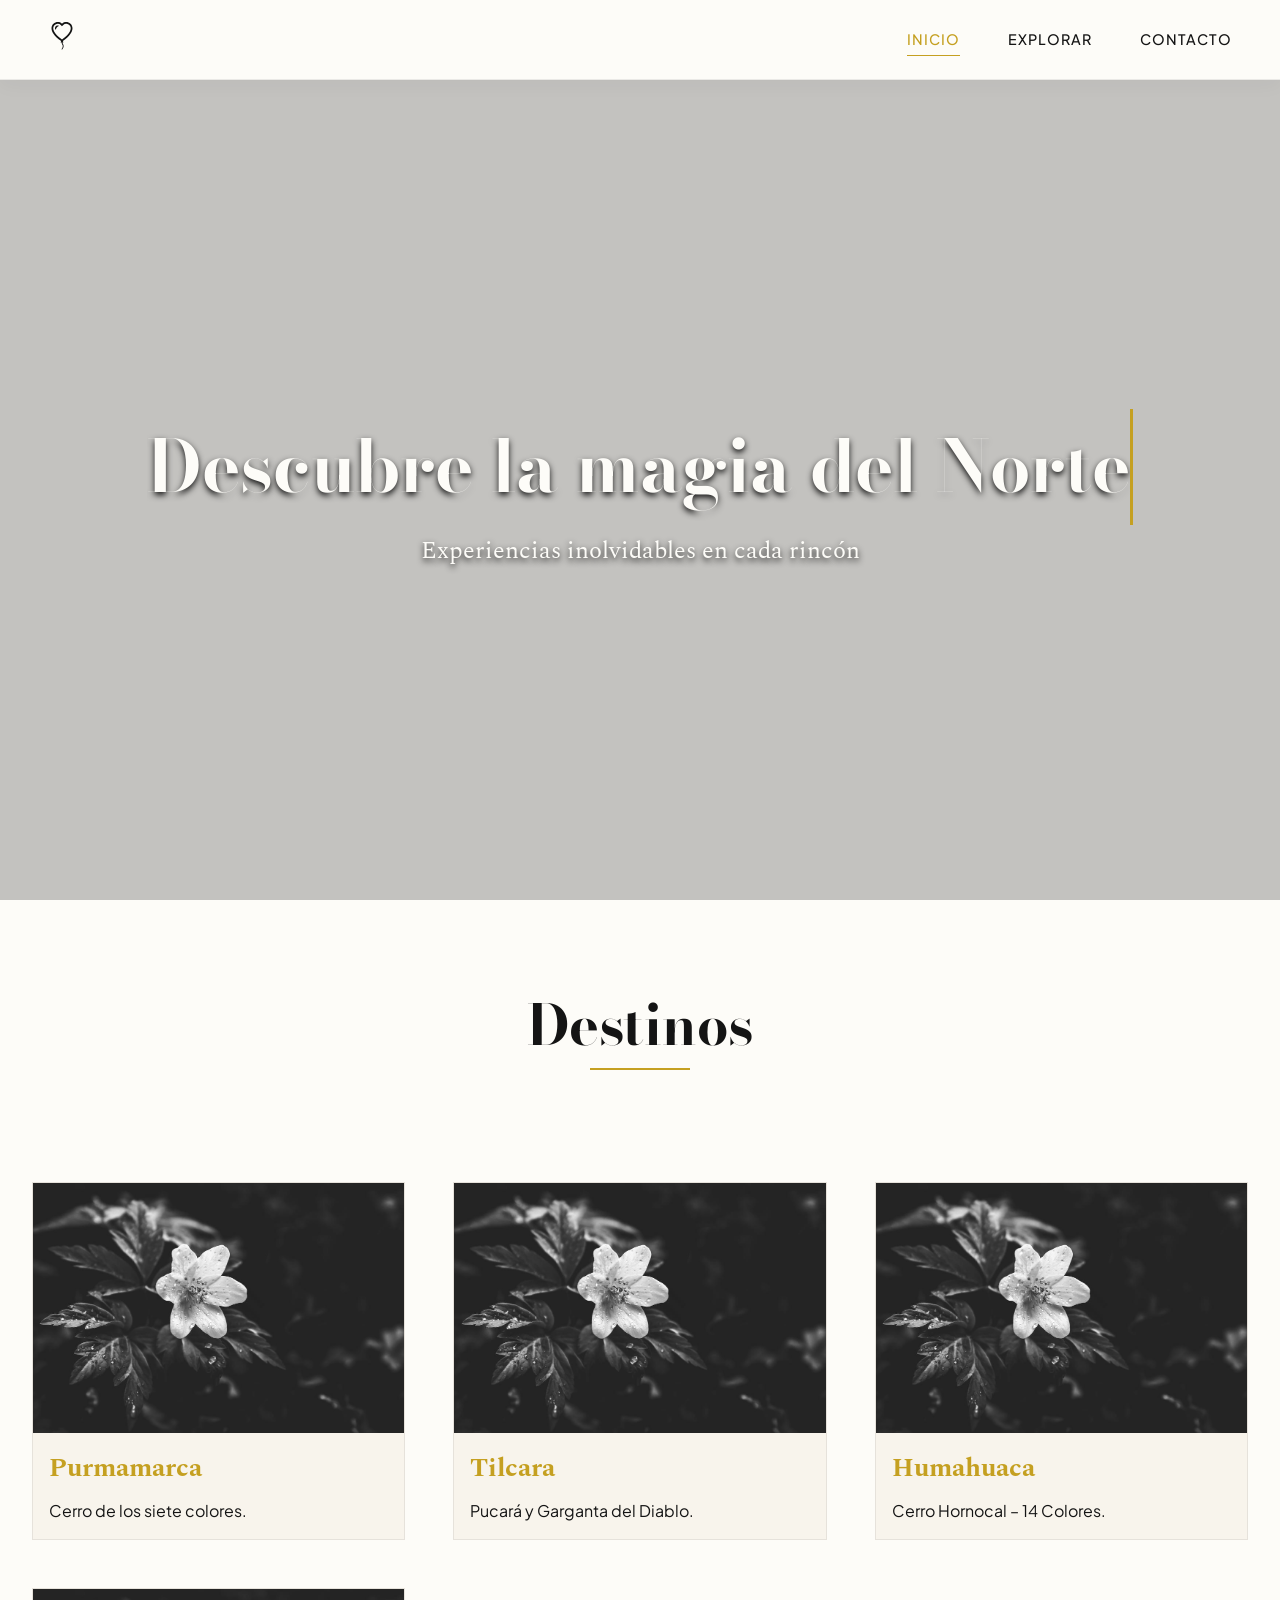
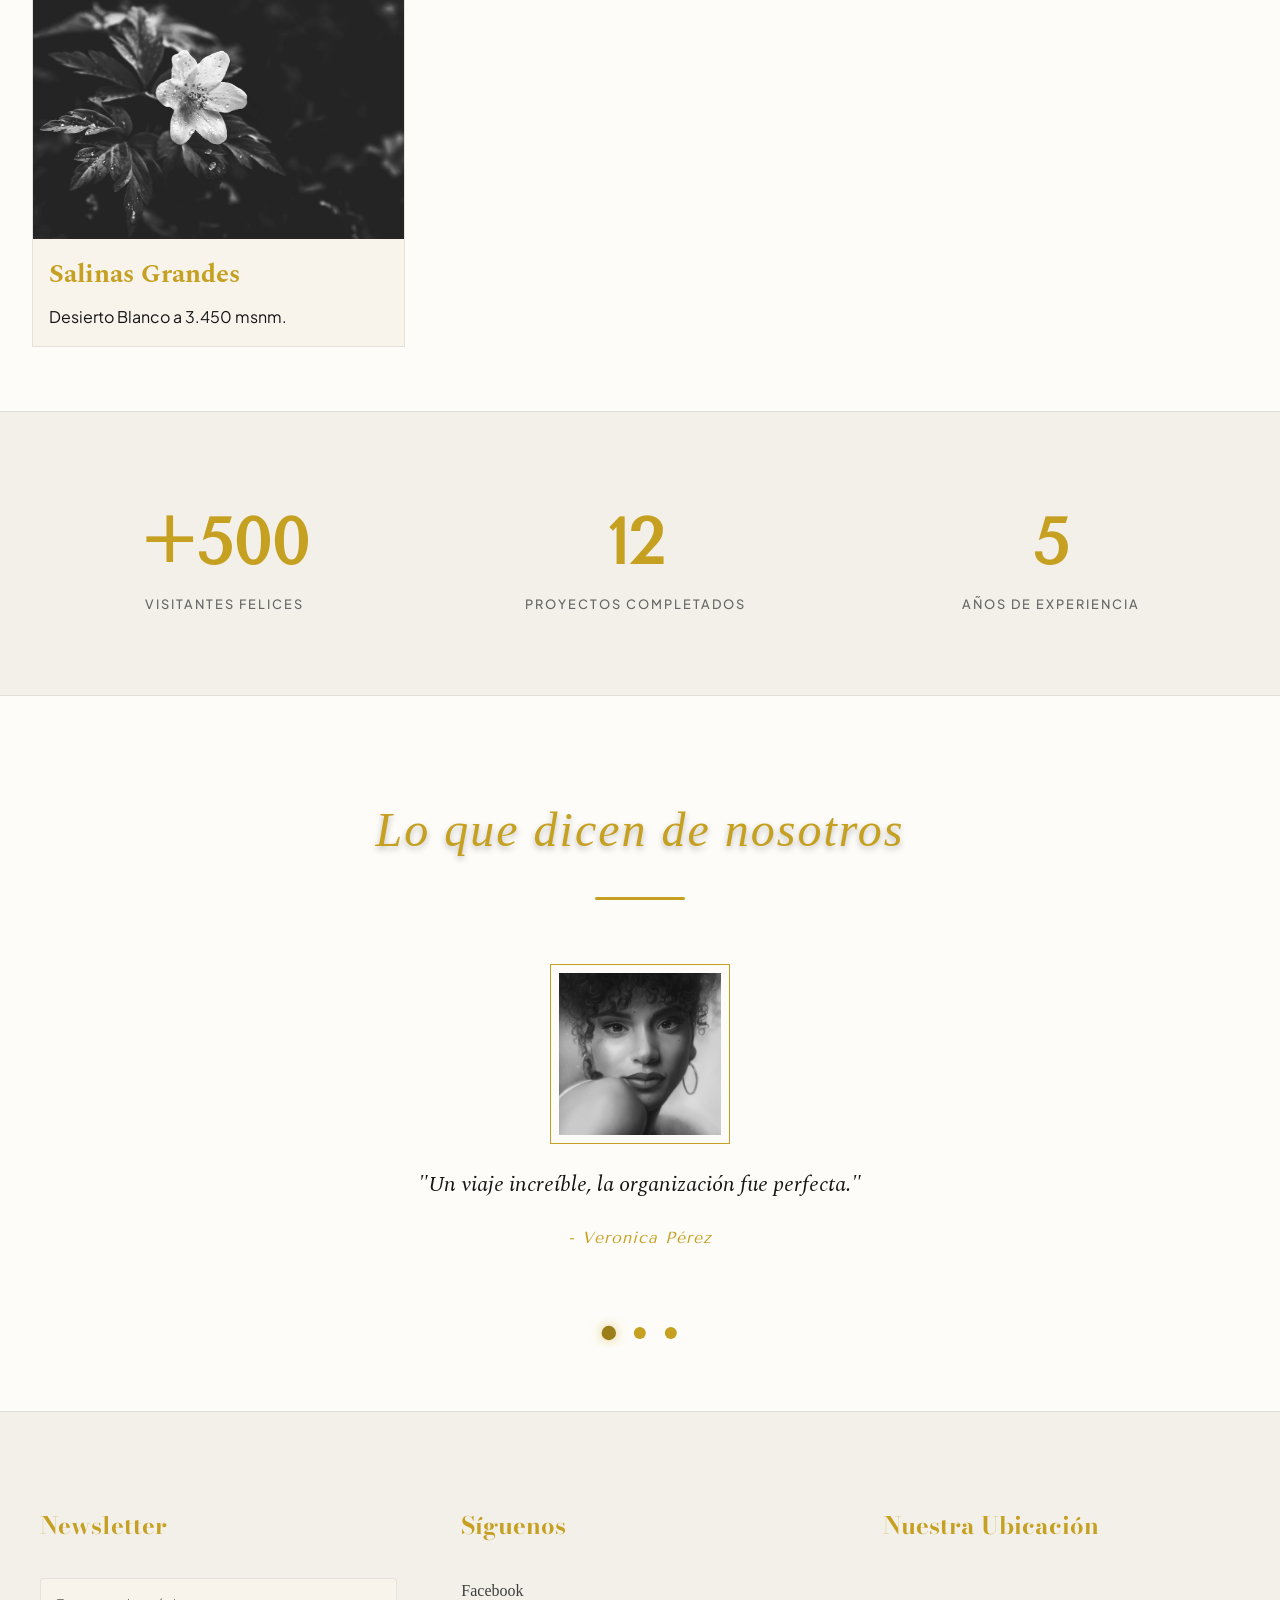
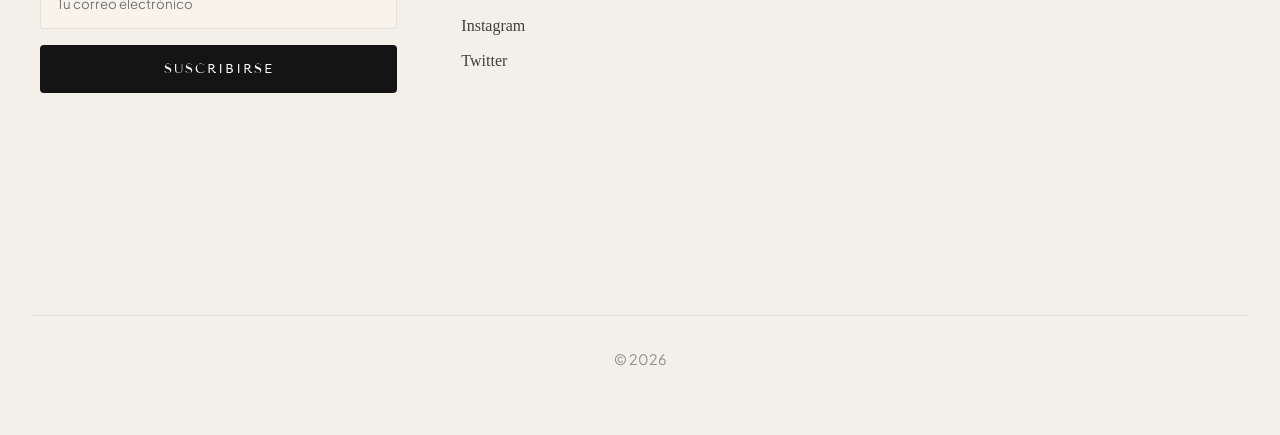
==== index.html @ b47798c8 "Se agrega ARIA" ====
<!DOCTYPE html>
<html lang="es">

<head>
    <meta charset="UTF-8">
    <meta name="viewport" content="width=device-width, initial-scale=1.0">
    <title>Bienvenido</title>
    <link
        href="https://fonts.googleapis.com/css2?family=Bodoni+Moda:ital,opsz,wght@0,6..96,400..900;1,6..96,400..900&family=Plus+Jakarta+Sans:wght@300;400;500;600&family=Spectral:wght@400;500;600&family=Tenor+Sans&display=swap"
        rel="stylesheet">
    <link rel="stylesheet" href="css/global.css">
</head>

<body>
    <header class="header">
        <div class="header__container">
            <a class="header__logo" href="index.html">
                <svg xmlns="http://www.w3.org/2000/svg" fill="currentColor" class="bi bi-balloon-heart"
                    viewBox="0 0 16 16">
                    <path fill-rule="evenodd"
                        d="m8 2.42-.717-.737c-1.13-1.161-3.243-.777-4.01.72-.35.685-.451 1.707.236 3.062C4.16 6.753 5.52 8.32 8 10.042c2.479-1.723 3.839-3.29 4.491-4.577.687-1.355.587-2.377.236-3.061-.767-1.498-2.88-1.882-4.01-.721zm-.49 8.5c-10.78-7.44-3-13.155.359-10.063q.068.062.132.129.065-.067.132-.129c3.36-3.092 11.137 2.624.357 10.063l.235.468a.25.25 0 1 1-.448.224l-.008-.017c.008.11.02.202.037.29.054.27.161.488.419 1.003.288.578.235 1.15.076 1.629-.157.469-.422.867-.588 1.115l-.004.007a.25.25 0 1 1-.416-.278c.168-.252.4-.6.533-1.003.133-.396.163-.824-.049-1.246l-.013-.028c-.24-.48-.38-.758-.448-1.102a3 3 0 0 1-.052-.45l-.04.08a.25.25 0 1 1-.447-.224l.235-.468ZM6.013 2.06c-.649-.18-1.483.083-1.85.798-.131.258-.245.689-.08 1.335.063.244.414.198.487-.043.21-.697.627-1.447 1.359-1.692.217-.073.304-.337.084-.398" />
                </svg>
            </a>
            <nav class="nav" aria-label="Navegación principal">
                <ul class="nav__list">
                    <li class="nav__item"><a class="nav__link nav__link--active" href="index.html"
                            aria-current="page">Inicio</a></li>
                    <li class="nav__item nav__item--dropdown">
                        <a class="nav__link" href="#" aria-haspopup="true" aria-expanded="false">Explorar</a>
                        <div class="nav__menu" role="menu">
                            <ul class="nav__sublist">
                                <li class="nav__sublist__item"><a class="nav__sublist__link"
                                        href="destinations.html">Destinos</a></li>
                                <li class="nav__sublist__item"><a class="nav__sublist__link"
                                        href="agencies.html">Agencias</a></li>
                                <li class="nav__sublist__item"><a class="nav__sublist__link"
                                        href="pricing.html">Precios</a></li>
                                <li class="nav__sublist__item"><a class="nav__sublist__link"
                                        href="travel-blog.html">Blog</a></li>
                            </ul>
                        </div>
                    </li>
                    <li class="nav__item"><a class="nav__link" href="contact-form.html">Contacto</a></li>
                </ul>
            </nav>
        </div>
    </header>
    <main>
        <section class="hero">
            <video class="hero__video" autoplay loop muted aria-label="Video de paisajes del norte argentino">
                <source src="assets/video/hero_placeholder.mp4" type="video/mp4" >
            </video>
            <div class="hero__overlay">
                <h1 class="hero__title hero__title--animated">Descubre la magia del Norte</h1>
                <p class="hero__subtitle">Experiencias inolvidables en cada rincón</p>
            </div>
        </section>
        <section class="destinations" aria-labelledby="titulo-destinos">
            <h2 class="destinations__title">Destinos</h2>
            <div class="destinations__grid">
                <article class="destination-card">
                    <div class="destination-card__image-container">
                        <img class="destination-card__image" src="assets/img/destination_placeholder.jpg"
                            alt="Placeholder Alt Text">
                    </div>
                    <div class="destination-card__content">
                        <h3 class="destination-card__title">Purmamarca</h3>
                        <p class="destination-card__description">Cerro de los siete colores.</p>
                    </div>
                </article>
                <article class="destination-card">
                    <div class="destination-card__image-container">
                        <img class="destination-card__image" src="assets/img/destination_placeholder.jpg"
                            alt="Placeholder Alt Text">
                    </div>
                    <div class="destination-card__content">
                        <h3 class="destination-card__title">Tilcara</h3>
                        <p class="destination-card__description">Pucará y Garganta del Diablo.</p>
                    </div>
                </article>
                <article class="destination-card">
                    <div class="destination-card__image-container">
                        <img class="destination-card__image" src="assets/img/destination_placeholder.jpg"
                            alt="Placeholder Alt Text">
                    </div>
                    <div class="destination-card__content">
                        <h3 class="destination-card__title">Humahuaca</h3>
                        <p class="destination-card__description">Cerro Hornocal – 14 Colores.</p>
                    </div>
                </article>
                <article class="destination-card">
                    <div class="destination-card__image-container">
                        <img class="destination-card__image" src="assets/img/destination_placeholder.jpg"
                            alt="Placeholder Alt Text">
                    </div>
                    <div class="destination-card__content">
                        <h3 class="destination-card__title">Salinas Grandes</h3>
                        <p class="destination-card__description">Desierto Blanco a 3.450 msnm.</p>
                    </div>
                </article>
            </div>
            <div class="stats" aria-label="Estadísticas del sitio">
                <div class="stats__item">
                    <span class="stats__number">+500</span>
                    <span class="stats__label">visitantes felices</span>
                </div>
                <div class="stats__item">
                    <span class="stats__number">12</span>
                    <span class="stats__label">proyectos completados</span>
                </div>
                <div class="stats__item">
                    <span class="stats__number">5</span>
                    <span class="stats__label">años de experiencia</span>
                </div>
            </div>
        </section>
        <section class="testimonials">
            <h2 class="testimonials__title">Lo que dicen de nosotros</h2>
            <div class="carousel" role="region" aria-label="Carrusel de testimonios">
                <input class="carousel__input" type="radio" name="carousel-control" id="slide-1" checked>
                <input class="carousel__input" type="radio" name="carousel-control" id="slide-2">
                <input class="carousel__input" type="radio" name="carousel-control" id="slide-3">
                <div class="carousel__inner">
                    <div class="carousel__item">
                        <div class="carousel__profile">
                            <img class="carousel__profile-image" src="assets/img/testimonial_placeholder.jpg"
                                alt="Testimonial Image Placeholder">
                        </div>
                        <blockquote class="carousel__quote">"Un viaje increíble, la organización fue perfecta."
                        </blockquote>
                        <cite class="carousel__author">- Veronica Pérez</cite>
                    </div>
                    <div class="carousel__item">
                        <div class="carousel__profile">
                            <img class="carousel__profile-image" src="assets/img/testimonial_placeholder.jpg"
                                alt="Testimonial Image Placeholder">
                        </div>
                        <blockquote class="carousel__quote">"La atención de las agencias locales superó mis
                            expectativas."</blockquote>
                        <cite class="carousel__author">- Carolina Gómez</cite>
                    </div>
                    <div class="carousel__item">
                        <div class="carousel__profile">
                            <img class="carousel__profile-image" src="assets/img/testimonial_placeholder.jpg"
                                alt="Testimonial Image Placeholder">
                        </div>
                        <blockquote class="carousel__quote">"Los paisajes de Jujuy son únicos en el mundo."</blockquote>
                        <cite class="carousel__author">- María García</cite>
                    </div>
                </div>
                <div class="carousel__controls">
                    <label class="carousel__button" for="slide-1"></label>
                    <label class="carousel__button" for="slide-2"></label>
                    <label class="carousel__button" for="slide-3"></label>
                </div>
            </div>
        </section>
    </main>
    <footer class="footer">
        <div class="footer__container">
            <section class="footer__section footer__section--newsletter">
                <h4 class="footer__title">Newsletter</h4>
                <form class="newsletter-form" action="#">
                    <input class="newsletter-form__input" type="email" placeholder="Tu correo electrónico" required>
                    <button type="submit" class="newsletter-form__button">Suscribirse</button>
                </form>
            </section>
            <section class="footer__section footer__section--social">
                <h4 class="footer__title">Síguenos</h4>
                <div class="social-links">
                    <a class="social-links__link" href="#" aria-label="Ir a Facebook">Facebook</a>
                    <a class="social-links__link" href="#" aria-label="Ir a Instagram">Instagram</a>
                    <a class="social-links__link" href="#" aria-label="Ir a Twitter">Twitter</a>
                </div>
            </section>
            <section class="footer__section footer__section--map">
                <h4 class="footer__title">Nuestra Ubicación</h4>
                <div class="map-container">
                    <iframe class="map-container__iframe"
                        src="https://www.google.com/maps/embed?pb=!1m18!1m12!1m3!1d3282.999999999!2d-58.381559!3d-34.603684!2m3!1f0!2f0!3f0!3m2!1i1024!2i768!4f13.1!3m3!1m2!1s0x95bccac7ff000001%3A0x123456789abcdef!2sObelisco!5e0!3m2!1ses-419!2sar!4v1700000000000"
                        style="border:0;" allowfullscreen="" loading="lazy" referrerpolicy="no-referrer-when-downgrade">
                    </iframe>
                </div>
            </section>
        </div>
        <div class="footer__bottom">
            <p class="footer__copyright">&copy; 2026</p>
        </div>
    </footer>
</body>

</html>
---- css/global.css ----
@import url("variables.css");
@import url("reset.css");
@import url("base.css");
@import url("layout.css");
@import url("home.css");
@import url("destinations.css");
@import url("agencies.css");
@import url("contact-form.css");
@import url("pricing.css");
@import url("travel-blog.css");
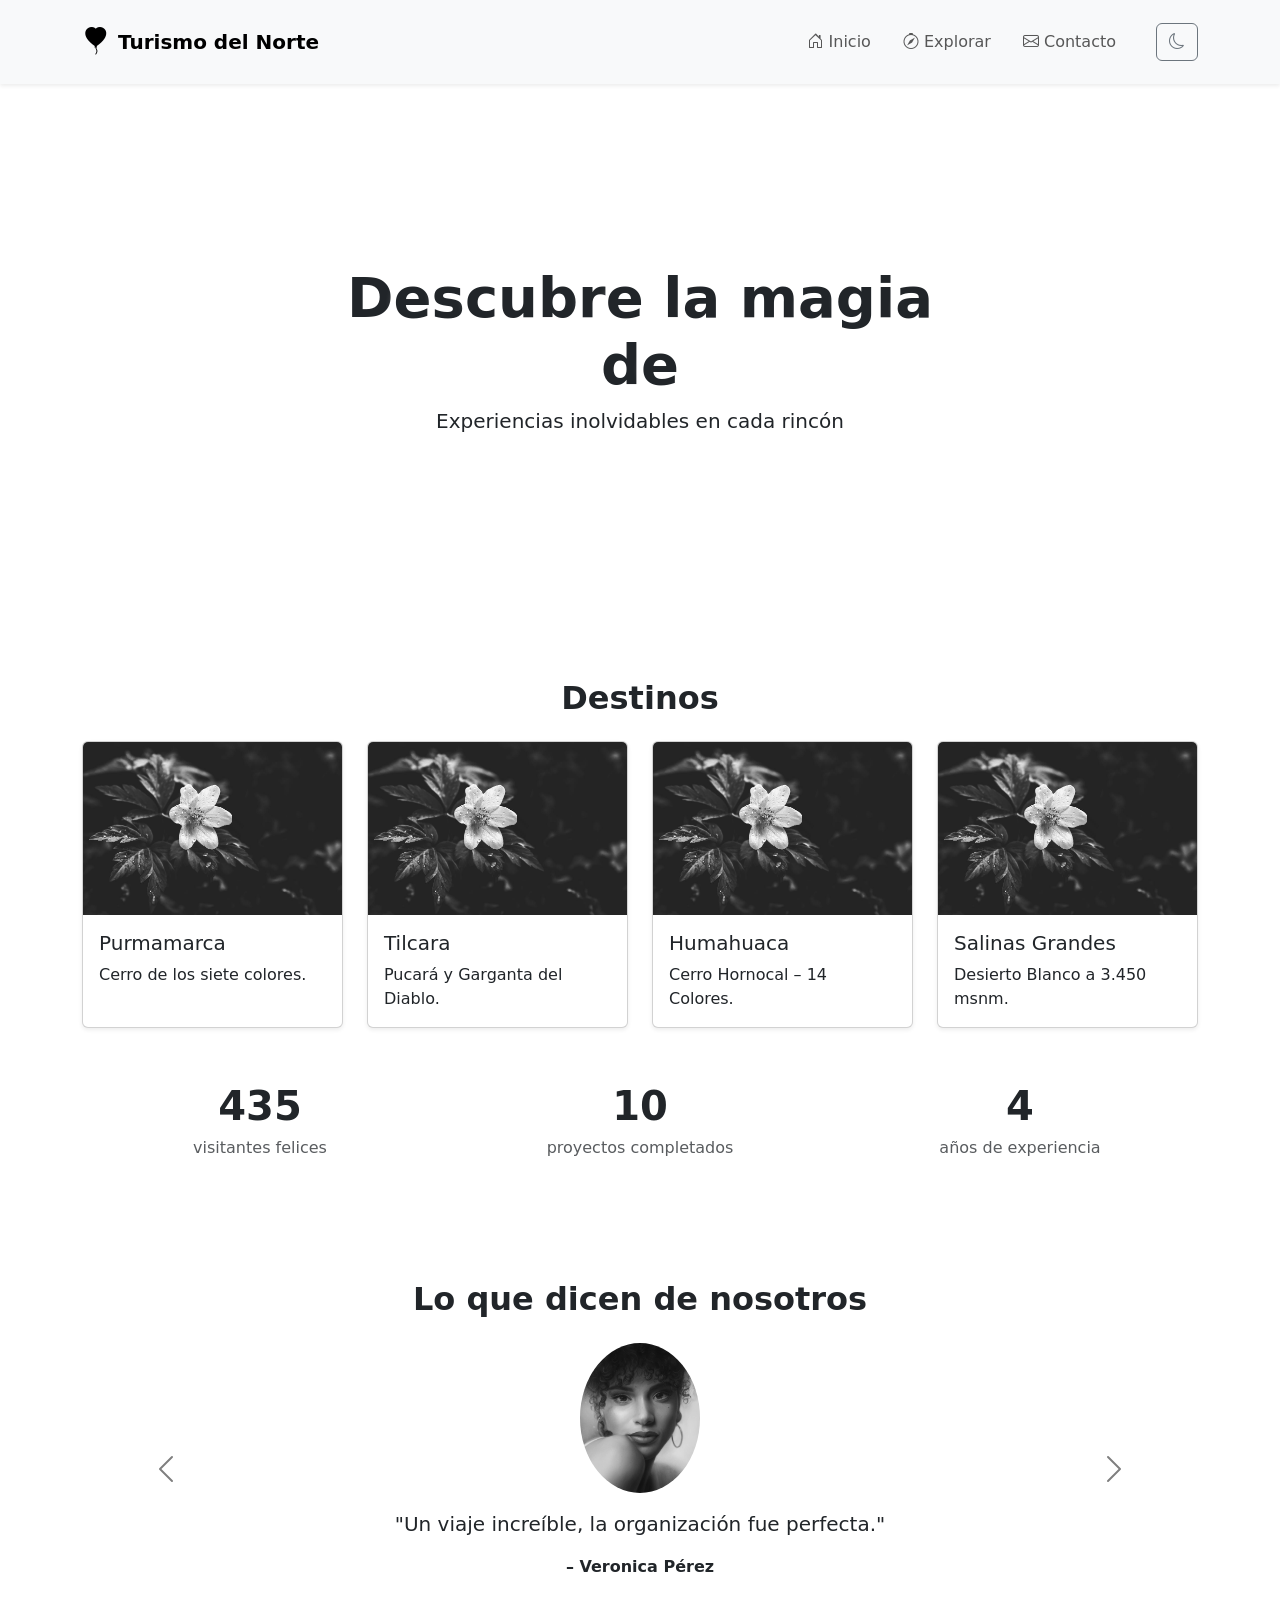
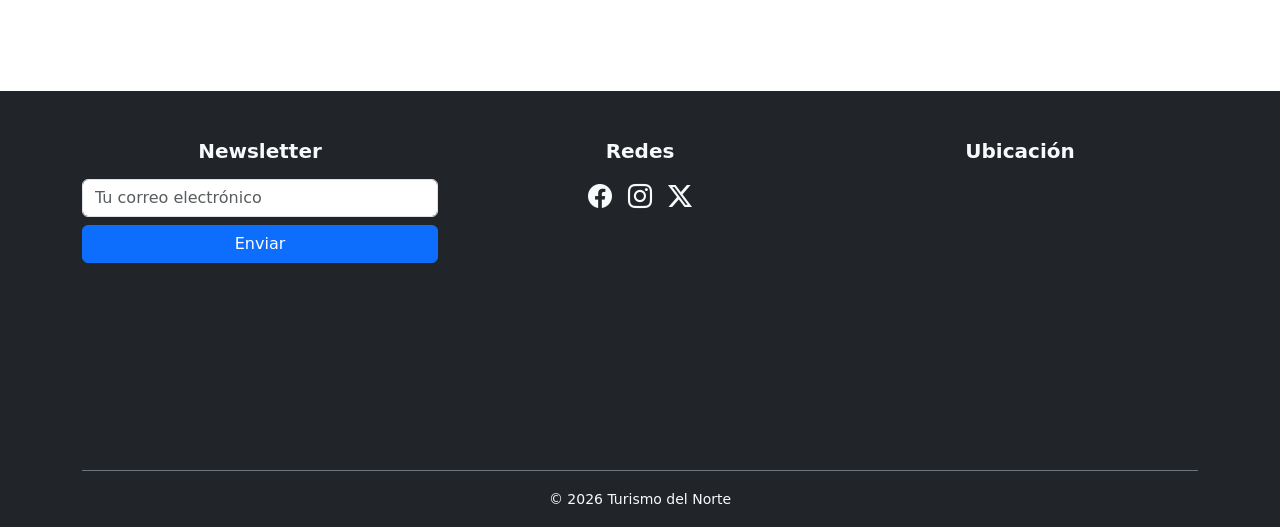
==== commit 8617030c: "Add Bootstrap (including Icons), JQuery support, dynamic content (script) and HTML rearrange/clean u" ====
--- a/index.html
+++ b/index.html
@@ -1,192 +1,186 @@
 <!DOCTYPE html>
-<html lang="es">
-
+<html lang="es" data-bs-theme="light">
 <head>
     <meta charset="UTF-8">
-    <meta name="viewport" content="width=device-width, initial-scale=1.0">
+    <meta content="width=device-width, initial-scale=1.0" name="viewport">
     <title>Bienvenido</title>
-    <link
-        href="https://fonts.googleapis.com/css2?family=Bodoni+Moda:ital,opsz,wght@0,6..96,400..900;1,6..96,400..900&family=Plus+Jakarta+Sans:wght@300;400;500;600&family=Spectral:wght@400;500;600&family=Tenor+Sans&display=swap"
-        rel="stylesheet">
-    <link rel="stylesheet" href="css/global.css">
+    <link href="css/bootstrap-icons.min.css" rel="stylesheet">
+    <link href="css/bootstrap.min.css" rel="stylesheet">
 </head>
-
 <body>
-    <header class="header">
-        <div class="header__container">
-            <a class="header__logo" href="index.html">
-                <svg xmlns="http://www.w3.org/2000/svg" fill="currentColor" class="bi bi-balloon-heart"
-                    viewBox="0 0 16 16">
-                    <path fill-rule="evenodd"
-                        d="m8 2.42-.717-.737c-1.13-1.161-3.243-.777-4.01.72-.35.685-.451 1.707.236 3.062C4.16 6.753 5.52 8.32 8 10.042c2.479-1.723 3.839-3.29 4.491-4.577.687-1.355.587-2.377.236-3.061-.767-1.498-2.88-1.882-4.01-.721zm-.49 8.5c-10.78-7.44-3-13.155.359-10.063q.068.062.132.129.065-.067.132-.129c3.36-3.092 11.137 2.624.357 10.063l.235.468a.25.25 0 1 1-.448.224l-.008-.017c.008.11.02.202.037.29.054.27.161.488.419 1.003.288.578.235 1.15.076 1.629-.157.469-.422.867-.588 1.115l-.004.007a.25.25 0 1 1-.416-.278c.168-.252.4-.6.533-1.003.133-.396.163-.824-.049-1.246l-.013-.028c-.24-.48-.38-.758-.448-1.102a3 3 0 0 1-.052-.45l-.04.08a.25.25 0 1 1-.447-.224l.235-.468ZM6.013 2.06c-.649-.18-1.483.083-1.85.798-.131.258-.245.689-.08 1.335.063.244.414.198.487-.043.21-.697.627-1.447 1.359-1.692.217-.073.304-.337.084-.398" />
-                </svg>
-            </a>
-            <nav class="nav" aria-label="Navegación principal">
-                <ul class="nav__list">
-                    <li class="nav__item"><a class="nav__link nav__link--active" href="index.html"
-                            aria-current="page">Inicio</a></li>
-                    <li class="nav__item nav__item--dropdown">
-                        <a class="nav__link" href="#" aria-haspopup="true" aria-expanded="false">Explorar</a>
-                        <div class="nav__menu" role="menu">
-                            <ul class="nav__sublist">
-                                <li class="nav__sublist__item"><a class="nav__sublist__link"
-                                        href="destinations.html">Destinos</a></li>
-                                <li class="nav__sublist__item"><a class="nav__sublist__link"
-                                        href="agencies.html">Agencias</a></li>
-                                <li class="nav__sublist__item"><a class="nav__sublist__link"
-                                        href="pricing.html">Precios</a></li>
-                                <li class="nav__sublist__item"><a class="nav__sublist__link"
-                                        href="travel-blog.html">Blog</a></li>
-                            </ul>
-                        </div>
-                    </li>
-                    <li class="nav__item"><a class="nav__link" href="contact-form.html">Contacto</a></li>
-                </ul>
-            </nav>
+<nav id="main-navbar" class="navbar navbar-expand-lg bg-light navbar-light shadow-sm py-3">
+    <div class="container">
+        <a class="navbar-brand d-flex align-items-center gap-2 fw-bold" href="index.html">
+            <i class="bi bi-balloon-heart-fill fs-3"></i>
+            Turismo del Norte
+        </a>
+        <button class="navbar-toggler border-0" type="button" data-bs-toggle="collapse" data-bs-target="#mainNavbar">
+            <i class="bi bi-list fs-1"></i>
+        </button>
+        <div class="collapse navbar-collapse" id="mainNavbar">
+            <ul class="navbar-nav ms-auto align-items-lg-center gap-lg-3">
+                <li class="nav-item">
+                    <a class="nav-link position-relative nav-underline" href="index.html">
+                        <i class="bi bi-house-door"></i> Inicio
+                        <span class="underline"></span>
+                    </a>
+                </li>
+                <li class="nav-item dropdown">
+                    <a class="nav-link position-relative nav-underline" href="#" data-bs-toggle="dropdown">
+                        <i class="bi bi-compass"></i> Explorar
+                        <span class="underline"></span>
+                    </a>
+                    <ul class="dropdown-menu shadow-sm">
+                        <li><a class="dropdown-item position-relative nav-underline" href="destinations.html"><i class="bi bi-geo-alt"></i> Destinos<span class="underline"></span></a></li>
+                        <li><a class="dropdown-item position-relative nav-underline" href="agencies.html"><i class="bi bi-building"></i> Agencias<span class="underline"></span></a></li>
+                        <li><a class="dropdown-item position-relative nav-underline" href="pricing.html"><i class="bi bi-cash-stack"></i> Precios<span class="underline"></span></a></li>
+                        <li><a class="dropdown-item position-relative nav-underline" href="travel-blog.html"><i class="bi bi-journal-text"></i> Blog<span class="underline"></span></a></li>
+                    </ul>
+                </li>
+                <li class="nav-item">
+                    <a class="nav-link position-relative nav-underline" href="contact-form.html">
+                        <i class="bi bi-envelope"></i> Contacto
+                        <span class="underline"></span>
+                    </a>
+                </li>
+                <li class="nav-item">
+                    <button id="theme-toggle" class="btn btn-outline-secondary ms-lg-3">
+                        <i class="bi bi-moon"></i>
+                    </button>
+                </li>
+            </ul>
         </div>
-    </header>
-    <main>
-        <section class="hero">
-            <video class="hero__video" autoplay loop muted aria-label="Video de paisajes del norte argentino">
-                <source src="assets/video/hero_placeholder.mp4" type="video/mp4" >
-            </video>
-            <div class="hero__overlay">
-                <h1 class="hero__title hero__title--animated">Descubre la magia del Norte</h1>
-                <p class="hero__subtitle">Experiencias inolvidables en cada rincón</p>
-            </div>
-        </section>
-        <section class="destinations" aria-labelledby="titulo-destinos">
-            <h2 class="destinations__title">Destinos</h2>
-            <div class="destinations__grid">
-                <article class="destination-card">
-                    <div class="destination-card__image-container">
-                        <img class="destination-card__image" src="assets/img/destination_placeholder.jpg"
-                            alt="Placeholder Alt Text">
+    </div>
+</nav>
+<main>
+    <section class="position-relative">
+        <video aria-label="Video de paisajes del norte argentino" autoplay class="w-100" loop muted
+               playsinline
+               style="object-fit: cover; height: 60vh;">
+            <source src="assets/video/hero_placeholder.mp4" type="video/mp4">
+        </video>
+        <div id="hero-overlay" class="position-absolute top-50 start-50 translate-middle text-center">
+            <h1 class="display-4 fw-bold" id="hero-title">Descubre la magia del Norte</h1>
+            <p class="lead">Experiencias inolvidables en cada rincón</p>
+        </div>
+    </section>
+    <section aria-labelledby="titulo-destinos" class="container py-5">
+        <h2 class="text-center mb-4 fw-bold" id="titulo-destinos">Destinos</h2>
+        <div class="row g-4">
+            <div class="col-12 col-sm-6 col-lg-3">
+                <div class="card h-100 shadow-sm">
+                    <img alt="Purmamarca" class="card-img-top" src="assets/img/destination_placeholder.jpg">
+                    <div class="card-body">
+                        <h5 class="card-title">Purmamarca</h5>
+                        <p class="card-text">Cerro de los siete colores.</p>
                     </div>
-                    <div class="destination-card__content">
-                        <h3 class="destination-card__title">Purmamarca</h3>
-                        <p class="destination-card__description">Cerro de los siete colores.</p>
-                    </div>
-                </article>
-                <article class="destination-card">
-                    <div class="destination-card__image-container">
-                        <img class="destination-card__image" src="assets/img/destination_placeholder.jpg"
-                            alt="Placeholder Alt Text">
-                    </div>
-                    <div class="destination-card__content">
-                        <h3 class="destination-card__title">Tilcara</h3>
-                        <p class="destination-card__description">Pucará y Garganta del Diablo.</p>
-                    </div>
-                </article>
-                <article class="destination-card">
-                    <div class="destination-card__image-container">
-                        <img class="destination-card__image" src="assets/img/destination_placeholder.jpg"
-                            alt="Placeholder Alt Text">
-                    </div>
-                    <div class="destination-card__content">
-                        <h3 class="destination-card__title">Humahuaca</h3>
-                        <p class="destination-card__description">Cerro Hornocal – 14 Colores.</p>
-                    </div>
-                </article>
-                <article class="destination-card">
-                    <div class="destination-card__image-container">
-                        <img class="destination-card__image" src="assets/img/destination_placeholder.jpg"
-                            alt="Placeholder Alt Text">
-                    </div>
-                    <div class="destination-card__content">
-                        <h3 class="destination-card__title">Salinas Grandes</h3>
-                        <p class="destination-card__description">Desierto Blanco a 3.450 msnm.</p>
-                    </div>
-                </article>
-            </div>
-            <div class="stats" aria-label="Estadísticas del sitio">
-                <div class="stats__item">
-                    <span class="stats__number">+500</span>
-                    <span class="stats__label">visitantes felices</span>
-                </div>
-                <div class="stats__item">
-                    <span class="stats__number">12</span>
-                    <span class="stats__label">proyectos completados</span>
-                </div>
-                <div class="stats__item">
-                    <span class="stats__number">5</span>
-                    <span class="stats__label">años de experiencia</span>
                 </div>
             </div>
-        </section>
-        <section class="testimonials">
-            <h2 class="testimonials__title">Lo que dicen de nosotros</h2>
-            <div class="carousel" role="region" aria-label="Carrusel de testimonios">
-                <input class="carousel__input" type="radio" name="carousel-control" id="slide-1" checked>
-                <input class="carousel__input" type="radio" name="carousel-control" id="slide-2">
-                <input class="carousel__input" type="radio" name="carousel-control" id="slide-3">
-                <div class="carousel__inner">
-                    <div class="carousel__item">
-                        <div class="carousel__profile">
-                            <img class="carousel__profile-image" src="assets/img/testimonial_placeholder.jpg"
-                                alt="Testimonial Image Placeholder">
-                        </div>
-                        <blockquote class="carousel__quote">"Un viaje increíble, la organización fue perfecta."
-                        </blockquote>
-                        <cite class="carousel__author">- Veronica Pérez</cite>
-                    </div>
-                    <div class="carousel__item">
-                        <div class="carousel__profile">
-                            <img class="carousel__profile-image" src="assets/img/testimonial_placeholder.jpg"
-                                alt="Testimonial Image Placeholder">
-                        </div>
-                        <blockquote class="carousel__quote">"La atención de las agencias locales superó mis
-                            expectativas."</blockquote>
-                        <cite class="carousel__author">- Carolina Gómez</cite>
-                    </div>
-                    <div class="carousel__item">
-                        <div class="carousel__profile">
-                            <img class="carousel__profile-image" src="assets/img/testimonial_placeholder.jpg"
-                                alt="Testimonial Image Placeholder">
-                        </div>
-                        <blockquote class="carousel__quote">"Los paisajes de Jujuy son únicos en el mundo."</blockquote>
-                        <cite class="carousel__author">- María García</cite>
+            <div class="col-12 col-sm-6 col-lg-3">
+                <div class="card h-100 shadow-sm">
+                    <img alt="Tilcara" class="card-img-top" src="assets/img/destination_placeholder.jpg">
+                    <div class="card-body">
+                        <h5 class="card-title">Tilcara</h5>
+                        <p class="card-text">Pucará y Garganta del Diablo.</p>
                     </div>
                 </div>
-                <div class="carousel__controls">
-                    <label class="carousel__button" for="slide-1"></label>
-                    <label class="carousel__button" for="slide-2"></label>
-                    <label class="carousel__button" for="slide-3"></label>
+            </div>
+            <div class="col-12 col-sm-6 col-lg-3">
+                <div class="card h-100 shadow-sm">
+                    <img alt="Humahuaca" class="card-img-top" src="assets/img/destination_placeholder.jpg">
+                    <div class="card-body">
+                        <h5 class="card-title">Humahuaca</h5>
+                        <p class="card-text">Cerro Hornocal – 14 Colores.</p>
+                    </div>
                 </div>
             </div>
-        </section>
-    </main>
-    <footer class="footer">
-        <div class="footer__container">
-            <section class="footer__section footer__section--newsletter">
-                <h4 class="footer__title">Newsletter</h4>
-                <form class="newsletter-form" action="#">
-                    <input class="newsletter-form__input" type="email" placeholder="Tu correo electrónico" required>
-                    <button type="submit" class="newsletter-form__button">Suscribirse</button>
+            <div class="col-12 col-sm-6 col-lg-3">
+                <div class="card h-100 shadow-sm">
+                    <img alt="Salinas Grandes" class="card-img-top" src="assets/img/destination_placeholder.jpg">
+                    <div class="card-body">
+                        <h5 class="card-title">Salinas Grandes</h5>
+                        <p class="card-text">Desierto Blanco a 3.450 msnm.</p>
+                    </div>
+                </div>
+            </div>
+        </div>
+        <div class="row text-center mt-5">
+            <div class="col-12 col-md-4 mb-4">
+                <span class="d-block fs-1 fw-bold counter" data-target="500">0</span>
+                <span class="text-muted">visitantes felices</span>
+            </div>
+            <div class="col-12 col-md-4 mb-4">
+                <span class="d-block fs-1 fw-bold counter" data-target="12">0</span>
+                <span class="text-muted">proyectos completados</span>
+            </div>
+            <div class="col-12 col-md-4 mb-4">
+                <span class="d-block fs-1 fw-bold counter" data-target="5">0</span>
+                <span class="text-muted">años de experiencia</span>
+            </div>
+        </div>
+    </section>
+    <section class="container py-5">
+        <h2 class="text-center mb-4 fw-bold">Lo que dicen de nosotros</h2>
+        <div id="testimonialsCarousel" class="carousel slide" data-bs-ride="carousel">
+            <div class="carousel-inner">
+                <div class="carousel-item active text-center">
+                    <img src="assets/img/testimonial_placeholder.jpg" class="rounded-circle mb-3" width="120" alt="Testimonio 1">
+                    <blockquote class="blockquote">"Un viaje increíble, la organización fue perfecta."</blockquote>
+                    <p class="fw-bold">– Veronica Pérez</p>
+                </div>
+                <div class="carousel-item text-center">
+                    <img src="assets/img/testimonial_placeholder.jpg" class="rounded-circle mb-3" width="120" alt="Testimonio 2">
+                    <blockquote class="blockquote">"La atención de las agencias locales superó mis expectativas."</blockquote>
+                    <p class="fw-bold">– Carolina Gómez</p>
+                </div>
+                <div class="carousel-item text-center">
+                    <img src="assets/img/testimonial_placeholder.jpg" class="rounded-circle mb-3" width="120" alt="Testimonio 3">
+                    <blockquote class="blockquote">"Los paisajes de Jujuy son únicos en el mundo."</blockquote>
+                    <p class="fw-bold">– María García</p>
+                </div>
+            </div>
+            <button class="carousel-control-prev" type="button" data-bs-target="#testimonialsCarousel" data-bs-slide="prev">
+                <span class="carousel-control-prev-icon"></span>
+            </button>
+            <button class="carousel-control-next" type="button" data-bs-target="#testimonialsCarousel" data-bs-slide="next">
+                <span class="carousel-control-next-icon"></span>
+            </button>
+        </div>
+    </section>
+</main>
+<footer class="bg-dark text-light pt-5 mt-5">
+    <div class="container">
+        <div class="row g-4 align-items-start justify-content-center text-center">
+            <div class="col-md-4">
+                <h5 class="fw-bold mb-3">Newsletter</h5>
+                <form>
+                    <input type="email" class="form-control mb-2" placeholder="Tu correo electrónico" required>
+                    <button class="btn btn-primary w-100">Enviar</button>
                 </form>
-            </section>
-            <section class="footer__section footer__section--social">
-                <h4 class="footer__title">Síguenos</h4>
-                <div class="social-links">
-                    <a class="social-links__link" href="#" aria-label="Ir a Facebook">Facebook</a>
-                    <a class="social-links__link" href="#" aria-label="Ir a Instagram">Instagram</a>
-                    <a class="social-links__link" href="#" aria-label="Ir a Twitter">Twitter</a>
+            </div>
+            <div class="col-md-4">
+                <h5 class="fw-bold mb-3">Redes</h5>
+                <div class="d-flex justify-content-center gap-3 fs-4">
+                    <a href="#" class="text-light"><i class="bi bi-facebook"></i></a>
+                    <a href="#" class="text-light"><i class="bi bi-instagram"></i></a>
+                    <a href="#" class="text-light"><i class="bi bi-twitter-x"></i></a>
                 </div>
-            </section>
-            <section class="footer__section footer__section--map">
-                <h4 class="footer__title">Nuestra Ubicación</h4>
-                <div class="map-container">
-                    <iframe class="map-container__iframe"
-                        src="https://www.google.com/maps/embed?pb=!1m18!1m12!1m3!1d3282.999999999!2d-58.381559!3d-34.603684!2m3!1f0!2f0!3f0!3m2!1i1024!2i768!4f13.1!3m3!1m2!1s0x95bccac7ff000001%3A0x123456789abcdef!2sObelisco!5e0!3m2!1ses-419!2sar!4v1700000000000"
-                        style="border:0;" allowfullscreen="" loading="lazy" referrerpolicy="no-referrer-when-downgrade">
-                    </iframe>
+            </div>
+            <div class="col-md-4">
+                <h5 class="fw-bold mb-3">Ubicación</h5>
+                <div class="ratio ratio-4x3 rounded overflow-hidden">
+                    <iframe src="https://www.google.com/maps/embed?pb=!1m18..." style="border:0;" loading="lazy"></iframe>
                 </div>
-            </section>
+            </div>
         </div>
-        <div class="footer__bottom">
-            <p class="footer__copyright">&copy; 2026</p>
+        <div class="text-center py-3 mt-4 border-top border-secondary">
+            <small>&copy; 2026 Turismo del Norte</small>
         </div>
-    </footer>
+    </div>
+</footer>
+<script src="js/jquery-4.0.0.min.js"></script>
+<script src="js/bootstrap.bundle.min.js"></script>
+<script src="js/script.js"></script>
 </body>
 
 </html>
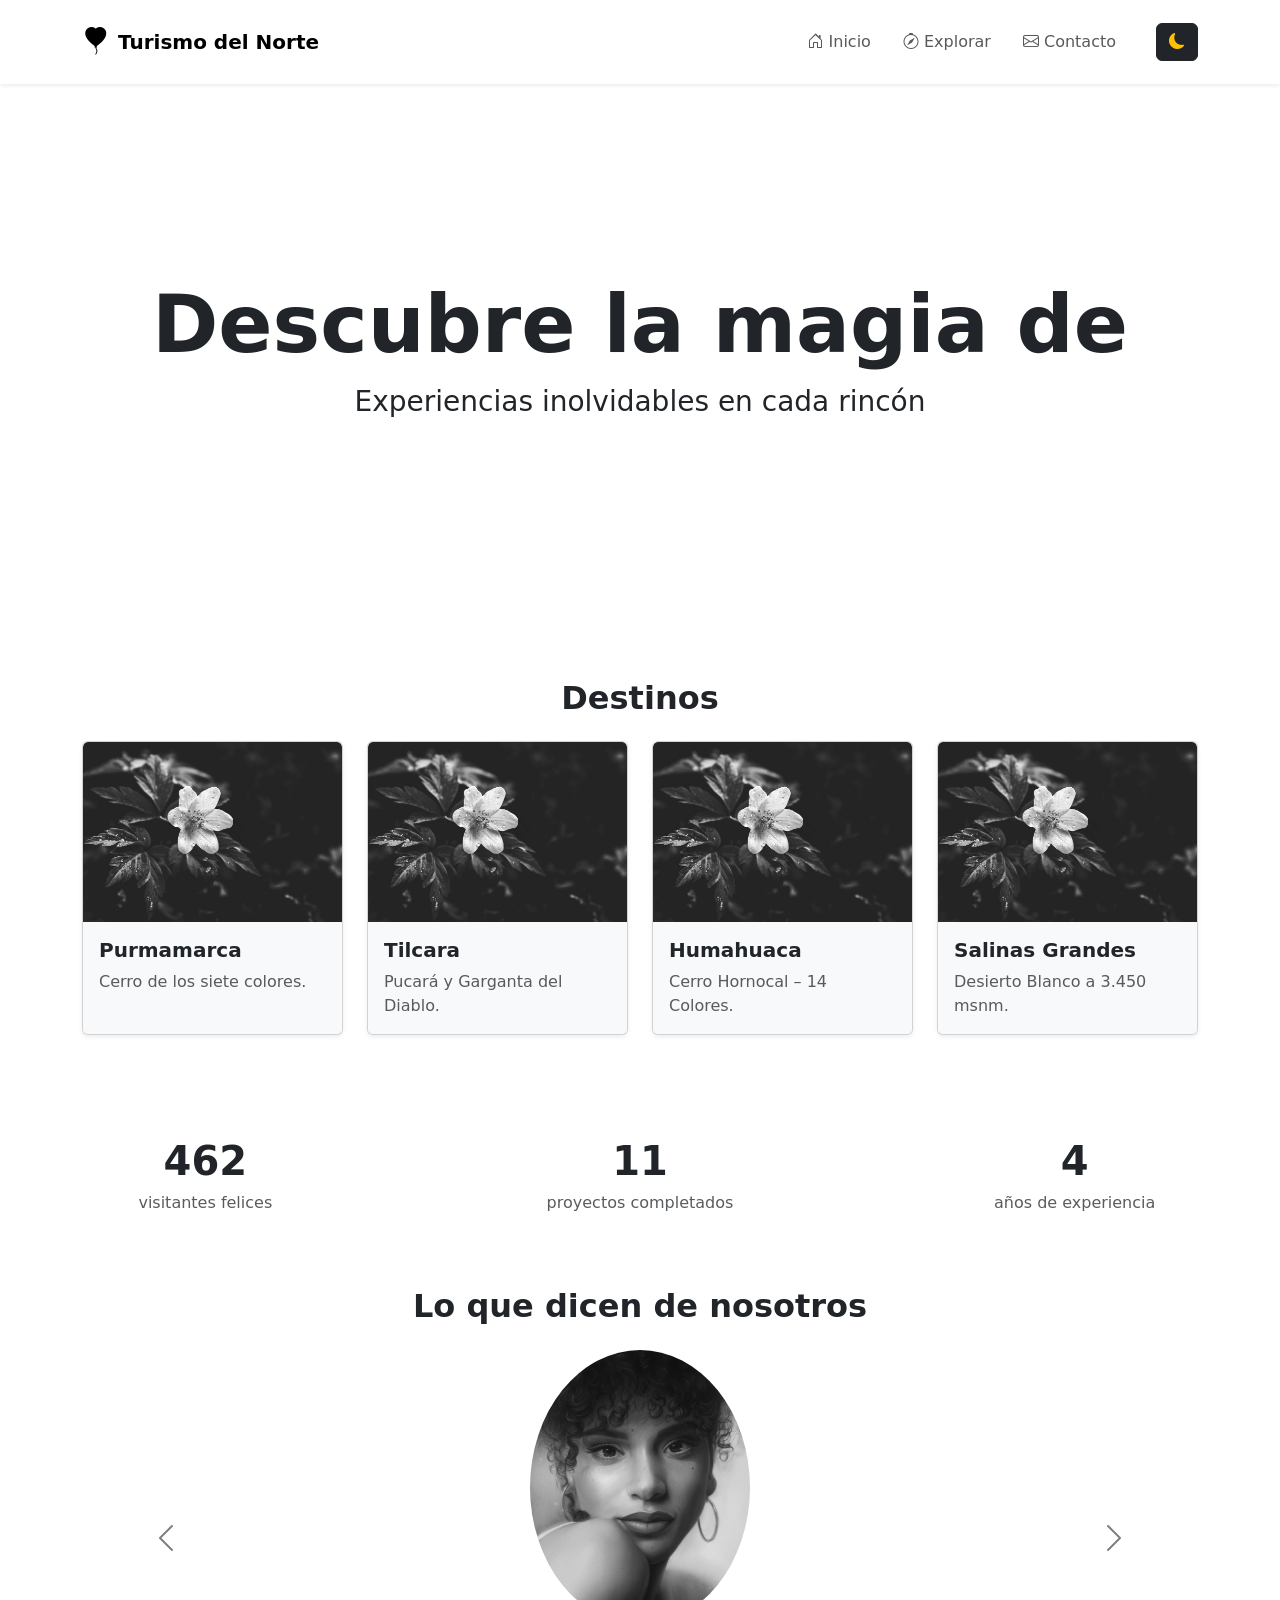
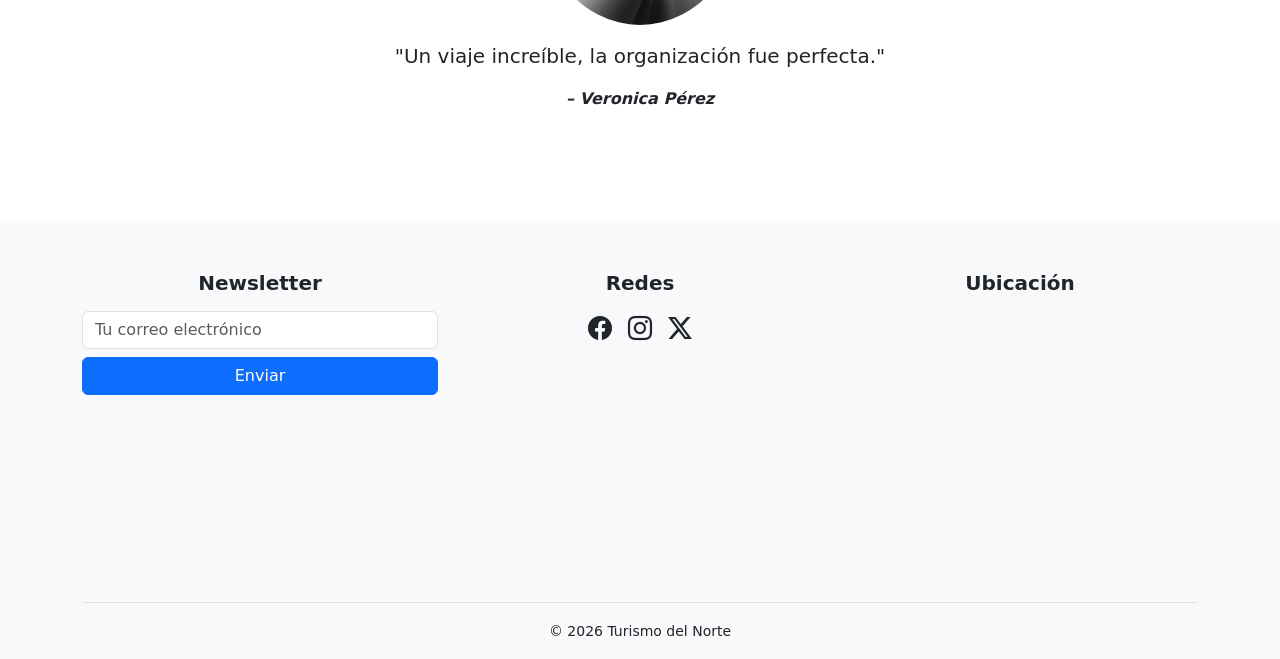
==== commit b4139bba: "Add light-mode integration, change styles in footer and header, css and script clean up" ====
--- a/index.html
+++ b/index.html
@@ -6,9 +6,10 @@
     <title>Bienvenido</title>
     <link href="css/bootstrap-icons.min.css" rel="stylesheet">
     <link href="css/bootstrap.min.css" rel="stylesheet">
+    <link href="css/global.css" rel="stylesheet">
 </head>
-<body>
-<nav id="main-navbar" class="navbar navbar-expand-lg bg-light navbar-light shadow-sm py-3">
+<body id="page-home">
+<nav class="navbar navbar-expand-lg bg-body text-body shadow-sm py-3 sticky-top">
     <div class="container">
         <a class="navbar-brand d-flex align-items-center gap-2 fw-bold" href="index.html">
             <i class="bi bi-balloon-heart-fill fs-3"></i>
@@ -18,7 +19,7 @@
             <i class="bi bi-list fs-1"></i>
         </button>
         <div class="collapse navbar-collapse" id="mainNavbar">
-            <ul class="navbar-nav ms-auto align-items-lg-center gap-lg-3">
+            <ul class="navbar-nav ms-auto align-items-lg-center gap-3">
                 <li class="nav-item">
                     <a class="nav-link position-relative nav-underline" href="index.html">
                         <i class="bi bi-house-door"></i> Inicio
@@ -44,8 +45,8 @@
                     </a>
                 </li>
                 <li class="nav-item">
-                    <button id="theme-toggle" class="btn btn-outline-secondary ms-lg-3">
-                        <i class="bi bi-moon"></i>
+                    <button id="theme-toggle" class="btn btn-dark ms-lg-3">
+                        <i class="bi bi-moon-fill" style="color: #ffc107"></i>
                     </button>
                 </li>
             </ul>
@@ -59,9 +60,9 @@
                style="object-fit: cover; height: 60vh;">
             <source src="assets/video/hero_placeholder.mp4" type="video/mp4">
         </video>
-        <div id="hero-overlay" class="position-absolute top-50 start-50 translate-middle text-center">
-            <h1 class="display-4 fw-bold" id="hero-title">Descubre la magia del Norte</h1>
-            <p class="lead">Experiencias inolvidables en cada rincón</p>
+        <div id="hero-overlay" class="bg-body text-body bg-opacity-50 rounded-0 py-3 w-100 position-absolute top-50 start-50 translate-middle text-center">
+            <h1 class="display-1 fw-bold" id="hero-title">Descubre la magia del Norte</h1>
+            <p class="fs-3">Experiencias inolvidables en cada rincón</p>
         </div>
     </section>
     <section aria-labelledby="titulo-destinos" class="container py-5">
@@ -70,40 +71,42 @@
             <div class="col-12 col-sm-6 col-lg-3">
                 <div class="card h-100 shadow-sm">
                     <img alt="Purmamarca" class="card-img-top" src="assets/img/destination_placeholder.jpg">
-                    <div class="card-body">
-                        <h5 class="card-title">Purmamarca</h5>
-                        <p class="card-text">Cerro de los siete colores.</p>
+                    <div class="card-body bg-body-tertiary">
+                        <h5 class="card-title fw-semibold">Purmamarca</h5>
+                        <p class="card-text text-body-secondary">Cerro de los siete colores.</p>
                     </div>
                 </div>
             </div>
             <div class="col-12 col-sm-6 col-lg-3">
                 <div class="card h-100 shadow-sm">
                     <img alt="Tilcara" class="card-img-top" src="assets/img/destination_placeholder.jpg">
-                    <div class="card-body">
-                        <h5 class="card-title">Tilcara</h5>
-                        <p class="card-text">Pucará y Garganta del Diablo.</p>
+                    <div class="card-body bg-body-tertiary">
+                        <h5 class="card-title fw-semibold">Tilcara</h5>
+                        <p class="card-text text-body-secondary">Pucará y Garganta del Diablo.</p>
                     </div>
                 </div>
             </div>
             <div class="col-12 col-sm-6 col-lg-3">
                 <div class="card h-100 shadow-sm">
                     <img alt="Humahuaca" class="card-img-top" src="assets/img/destination_placeholder.jpg">
-                    <div class="card-body">
-                        <h5 class="card-title">Humahuaca</h5>
-                        <p class="card-text">Cerro Hornocal – 14 Colores.</p>
+                    <div class="card-body bg-body-tertiary">
+                        <h5 class="card-title fw-semibold">Humahuaca</h5>
+                        <p class="card-text text-body-secondary">Cerro Hornocal – 14 Colores.</p>
                     </div>
                 </div>
             </div>
             <div class="col-12 col-sm-6 col-lg-3">
                 <div class="card h-100 shadow-sm">
                     <img alt="Salinas Grandes" class="card-img-top" src="assets/img/destination_placeholder.jpg">
-                    <div class="card-body">
-                        <h5 class="card-title">Salinas Grandes</h5>
-                        <p class="card-text">Desierto Blanco a 3.450 msnm.</p>
+                    <div class="card-body bg-body-tertiary">
+                        <h5 class="card-title fw-semibold">Salinas Grandes</h5>
+                        <p class="card-text text-body-secondary">Desierto Blanco a 3.450 msnm.</p>
                     </div>
                 </div>
             </div>
         </div>
+    </section>
+    <section>
         <div class="row text-center mt-5">
             <div class="col-12 col-md-4 mb-4">
                 <span class="d-block fs-1 fw-bold counter" data-target="500">0</span>
@@ -124,31 +127,33 @@
         <div id="testimonialsCarousel" class="carousel slide" data-bs-ride="carousel">
             <div class="carousel-inner">
                 <div class="carousel-item active text-center">
-                    <img src="assets/img/testimonial_placeholder.jpg" class="rounded-circle mb-3" width="120" alt="Testimonio 1">
+                    <img src="assets/img/testimonial_placeholder.jpg" class="rounded-circle mb-3" width="220" alt="Testimonio 1">
                     <blockquote class="blockquote">"Un viaje increíble, la organización fue perfecta."</blockquote>
-                    <p class="fw-bold">– Veronica Pérez</p>
+                    <p class="fst-italic fw-bold text">– Veronica Pérez</p>
                 </div>
                 <div class="carousel-item text-center">
-                    <img src="assets/img/testimonial_placeholder.jpg" class="rounded-circle mb-3" width="120" alt="Testimonio 2">
+                    <img src="assets/img/testimonial_placeholder.jpg" class="rounded-circle mb-3" width="220" alt="Testimonio 2">
                     <blockquote class="blockquote">"La atención de las agencias locales superó mis expectativas."</blockquote>
-                    <p class="fw-bold">– Carolina Gómez</p>
+                    <p class="fst-italic fw-bold text">– Carolina Gómez</p>
                 </div>
                 <div class="carousel-item text-center">
-                    <img src="assets/img/testimonial_placeholder.jpg" class="rounded-circle mb-3" width="120" alt="Testimonio 3">
+                    <img src="assets/img/testimonial_placeholder.jpg" class="rounded-circle mb-3" width="220" alt="Testimonio 3">
                     <blockquote class="blockquote">"Los paisajes de Jujuy son únicos en el mundo."</blockquote>
-                    <p class="fw-bold">– María García</p>
+                    <p class="fst-italic fw-bold text">– María García</p>
                 </div>
             </div>
             <button class="carousel-control-prev" type="button" data-bs-target="#testimonialsCarousel" data-bs-slide="prev">
-                <span class="carousel-control-prev-icon"></span>
+                <span class="carousel-control-prev-icon" aria-hidden="true"></span>
+                <span class="visually-hidden">Previous</span>
             </button>
             <button class="carousel-control-next" type="button" data-bs-target="#testimonialsCarousel" data-bs-slide="next">
-                <span class="carousel-control-next-icon"></span>
+                <span class="carousel-control-next-icon" aria-hidden="true"></span>
+                <span class="visually-hidden">Next</span>
             </button>
         </div>
     </section>
 </main>
-<footer class="bg-dark text-light pt-5 mt-5">
+<footer class="container-fluid text-body bg-body-tertiary pt-5 mt-5">
     <div class="container">
         <div class="row g-4 align-items-start justify-content-center text-center">
             <div class="col-md-4">
@@ -161,9 +166,9 @@
             <div class="col-md-4">
                 <h5 class="fw-bold mb-3">Redes</h5>
                 <div class="d-flex justify-content-center gap-3 fs-4">
-                    <a href="#" class="text-light"><i class="bi bi-facebook"></i></a>
-                    <a href="#" class="text-light"><i class="bi bi-instagram"></i></a>
-                    <a href="#" class="text-light"><i class="bi bi-twitter-x"></i></a>
+                    <a href="#" class="text-body"><i class="bi bi-facebook"></i></a>
+                    <a href="#" class="text-body"><i class="bi bi-instagram"></i></a>
+                    <a href="#" class="text-body"><i class="bi bi-twitter-x"></i></a>
                 </div>
             </div>
             <div class="col-md-4">
@@ -173,7 +178,7 @@
                 </div>
             </div>
         </div>
-        <div class="text-center py-3 mt-4 border-top border-secondary">
+        <div class="text-center py-3 mt-4 border-top">
             <small>&copy; 2026 Turismo del Norte</small>
         </div>
     </div>
--- a/css/global.css
+++ b/css/global.css
@@ -0,0 +1,10 @@
+/*@import url("variables.css");*/
+/*@import url("reset.css");*/
+/*@import url("base.css");*/
+/*@import url("layout.css");*/
+/*@import url("home.css");*/
+/*@import url("destinations.css");*/
+@import url("agencies.css");
+/*@import url("contact-form.css");*/
+/*@import url("pricing.css");*/
+/*@import url("travel-blog.css");*/
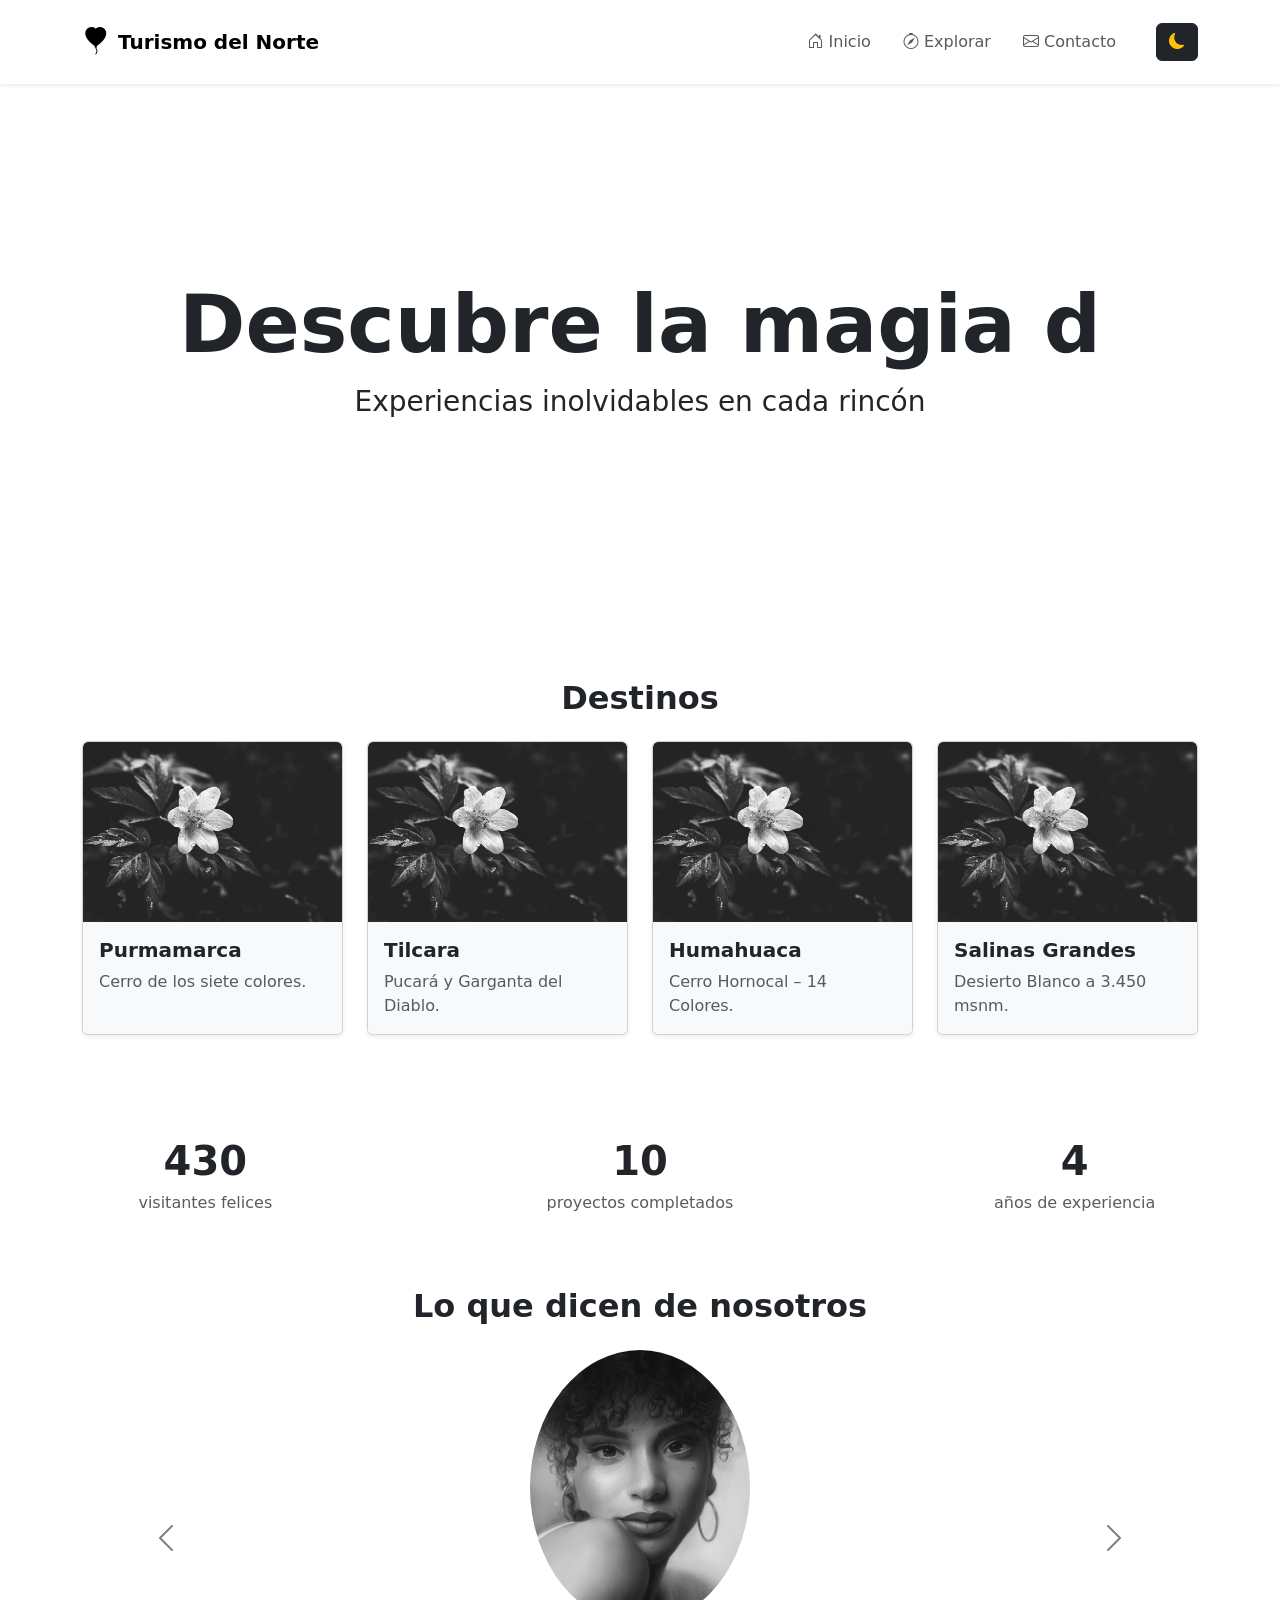
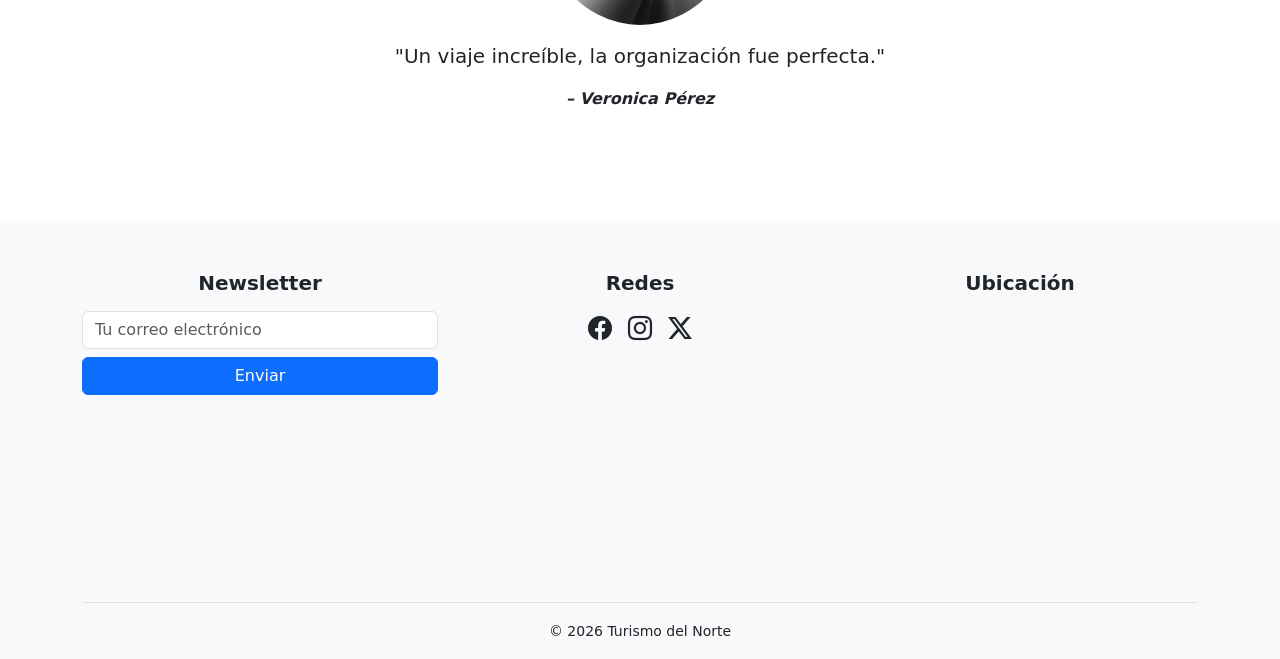
==== commit 1aa42545: "Separate CSS from JS and centralize common HTML" ====
--- a/index.html
+++ b/index.html
@@ -23,25 +23,25 @@
                 <li class="nav-item">
                     <a class="nav-link position-relative nav-underline" href="index.html">
                         <i class="bi bi-house-door"></i> Inicio
-                        <span class="underline"></span>
+                        <span class="underline position-absolute start-0 bottom-0"></span>
                     </a>
                 </li>
                 <li class="nav-item dropdown">
                     <a class="nav-link position-relative nav-underline" href="#" data-bs-toggle="dropdown">
                         <i class="bi bi-compass"></i> Explorar
-                        <span class="underline"></span>
+                        <span class="underline position-absolute start-0 bottom-0"></span>
                     </a>
                     <ul class="dropdown-menu shadow-sm">
-                        <li><a class="dropdown-item position-relative nav-underline" href="destinations.html"><i class="bi bi-geo-alt"></i> Destinos<span class="underline"></span></a></li>
-                        <li><a class="dropdown-item position-relative nav-underline" href="agencies.html"><i class="bi bi-building"></i> Agencias<span class="underline"></span></a></li>
-                        <li><a class="dropdown-item position-relative nav-underline" href="pricing.html"><i class="bi bi-cash-stack"></i> Precios<span class="underline"></span></a></li>
-                        <li><a class="dropdown-item position-relative nav-underline" href="travel-blog.html"><i class="bi bi-journal-text"></i> Blog<span class="underline"></span></a></li>
+                        <li><a class="dropdown-item position-relative nav-underline" href="destinations.html"><i class="bi bi-geo-alt"></i> Destinos<span class="underline position-absolute start-0 bottom-0"></span></a></li>
+                        <li><a class="dropdown-item position-relative nav-underline" href="agencies.html"><i class="bi bi-building"></i> Agencias<span class="underline position-absolute start-0 bottom-0"></span></a></li>
+                        <li><a class="dropdown-item position-relative nav-underline" href="pricing.html"><i class="bi bi-cash-stack"></i> Precios<span class="underline position-absolute start-0 bottom-0"></span></a></li>
+                        <li><a class="dropdown-item position-relative nav-underline" href="travel-blog.html"><i class="bi bi-journal-text"></i> Blog<span class="underline position-absolute start-0 bottom-0"></span></a></li>
                     </ul>
                 </li>
                 <li class="nav-item">
                     <a class="nav-link position-relative nav-underline" href="contact-form.html">
                         <i class="bi bi-envelope"></i> Contacto
-                        <span class="underline"></span>
+                        <span class="underline position-absolute start-0 bottom-0"></span>
                     </a>
                 </li>
                 <li class="nav-item">
@@ -60,9 +60,9 @@
                style="object-fit: cover; height: 60vh;">
             <source src="assets/video/hero_placeholder.mp4" type="video/mp4">
         </video>
-        <div id="hero-overlay" class="bg-body text-body bg-opacity-50 rounded-0 py-3 w-100 position-absolute top-50 start-50 translate-middle text-center">
+        <div class="bg-body text-body bg-opacity-50 rounded-0 py-3 w-100 position-absolute top-50 start-50 translate-middle text-center">
             <h1 class="display-1 fw-bold" id="hero-title">Descubre la magia del Norte</h1>
-            <p class="fs-3">Experiencias inolvidables en cada rincón</p>
+            <p class="fs-3" id="hero-subtitle">Experiencias inolvidables en cada rincón</p>
         </div>
     </section>
     <section aria-labelledby="titulo-destinos" class="container py-5">
@@ -129,17 +129,17 @@
                 <div class="carousel-item active text-center">
                     <img src="assets/img/testimonial_placeholder.jpg" class="rounded-circle mb-3" width="220" alt="Testimonio 1">
                     <blockquote class="blockquote">"Un viaje increíble, la organización fue perfecta."</blockquote>
-                    <p class="fst-italic fw-bold text">– Veronica Pérez</p>
+                    <p class="fst-italic fw-bold">– Veronica Pérez</p>
                 </div>
                 <div class="carousel-item text-center">
                     <img src="assets/img/testimonial_placeholder.jpg" class="rounded-circle mb-3" width="220" alt="Testimonio 2">
                     <blockquote class="blockquote">"La atención de las agencias locales superó mis expectativas."</blockquote>
-                    <p class="fst-italic fw-bold text">– Carolina Gómez</p>
+                    <p class="fst-italic fw-bold">– Carolina Gómez</p>
                 </div>
                 <div class="carousel-item text-center">
                     <img src="assets/img/testimonial_placeholder.jpg" class="rounded-circle mb-3" width="220" alt="Testimonio 3">
                     <blockquote class="blockquote">"Los paisajes de Jujuy son únicos en el mundo."</blockquote>
-                    <p class="fst-italic fw-bold text">– María García</p>
+                    <p class="fst-italic fw-bold">– María García</p>
                 </div>
             </div>
             <button class="carousel-control-prev" type="button" data-bs-target="#testimonialsCarousel" data-bs-slide="prev">
@@ -151,6 +151,7 @@
                 <span class="visually-hidden">Next</span>
             </button>
         </div>
+    <!-- TODO: Add carousel indicators -->
     </section>
 </main>
 <footer class="container-fluid text-body bg-body-tertiary pt-5 mt-5">
@@ -158,7 +159,7 @@
         <div class="row g-4 align-items-start justify-content-center text-center">
             <div class="col-md-4">
                 <h5 class="fw-bold mb-3">Newsletter</h5>
-                <form>
+                <form action="#" method="post">
                     <input type="email" class="form-control mb-2" placeholder="Tu correo electrónico" required>
                     <button class="btn btn-primary w-100">Enviar</button>
                 </form>
@@ -166,15 +167,15 @@
             <div class="col-md-4">
                 <h5 class="fw-bold mb-3">Redes</h5>
                 <div class="d-flex justify-content-center gap-3 fs-4">
-                    <a href="#" class="text-body"><i class="bi bi-facebook"></i></a>
-                    <a href="#" class="text-body"><i class="bi bi-instagram"></i></a>
-                    <a href="#" class="text-body"><i class="bi bi-twitter-x"></i></a>
+                    <a href="#" class="text-body" aria-disabled="true"><i class="bi bi-facebook"></i></a>
+                    <a href="#" class="text-body" aria-disabled="true"><i class="bi bi-instagram"></i></a>
+                    <a href="#" class="text-body" aria-disabled="true"><i class="bi bi-twitter-x"></i></a>
                 </div>
             </div>
             <div class="col-md-4">
                 <h5 class="fw-bold mb-3">Ubicación</h5>
                 <div class="ratio ratio-4x3 rounded overflow-hidden">
-                    <iframe src="https://www.google.com/maps/embed?pb=!1m18..." style="border:0;" loading="lazy"></iframe>
+                    <iframe src="https://www.google.com/maps/embed?pb=!1m18!1m12!1m3!1d3639.5108038706435!2d-65.2929982!3d-24.1888835!2m3!1f0!2f0!3f0!3m2!1i1024!2i768!4f13.1!3m3!1m2!1s0x941b0f5bca584281%3A0xb1d519d50cac526d!2sFaculty%20of%20Engineering%20National%20University%20Jujuy!5e0!3m2!1sen!2sar!4v1776990390729!5m2!1sen!2sar" width="600" height="450" style="border:0;" allowfullscreen="" loading="lazy" referrerpolicy="no-referrer-when-downgrade"></iframe>
                 </div>
             </div>
         </div>
@@ -187,5 +188,4 @@
 <script src="js/bootstrap.bundle.min.js"></script>
 <script src="js/script.js"></script>
 </body>
-
 </html>
--- a/css/global.css
+++ b/css/global.css
@@ -1,10 +1,10 @@
 /*@import url("variables.css");*/
 /*@import url("reset.css");*/
-/*@import url("base.css");*/
+@import url("base.css");
 /*@import url("layout.css");*/
 /*@import url("home.css");*/
 /*@import url("destinations.css");*/
-@import url("agencies.css");
+/*@import url("agencies.css");*/
 /*@import url("contact-form.css");*/
 /*@import url("pricing.css");*/
 /*@import url("travel-blog.css");*/
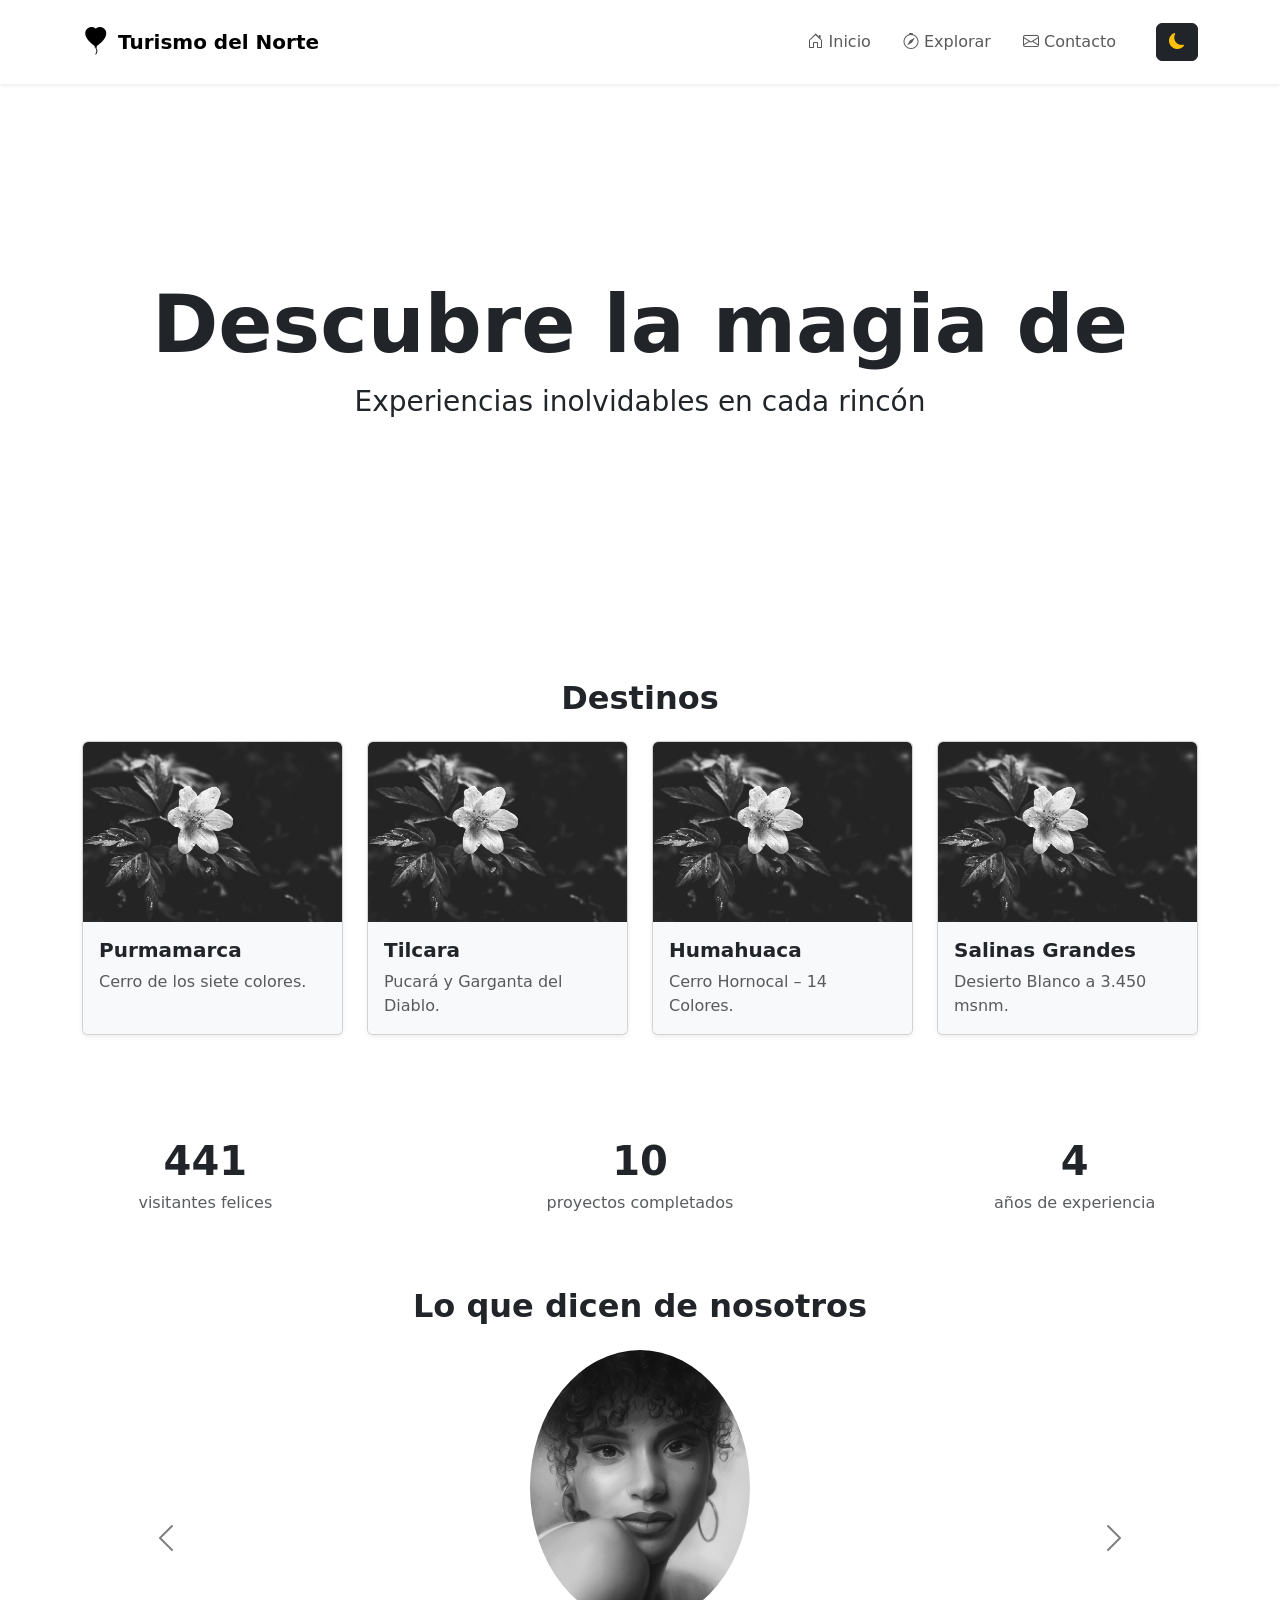
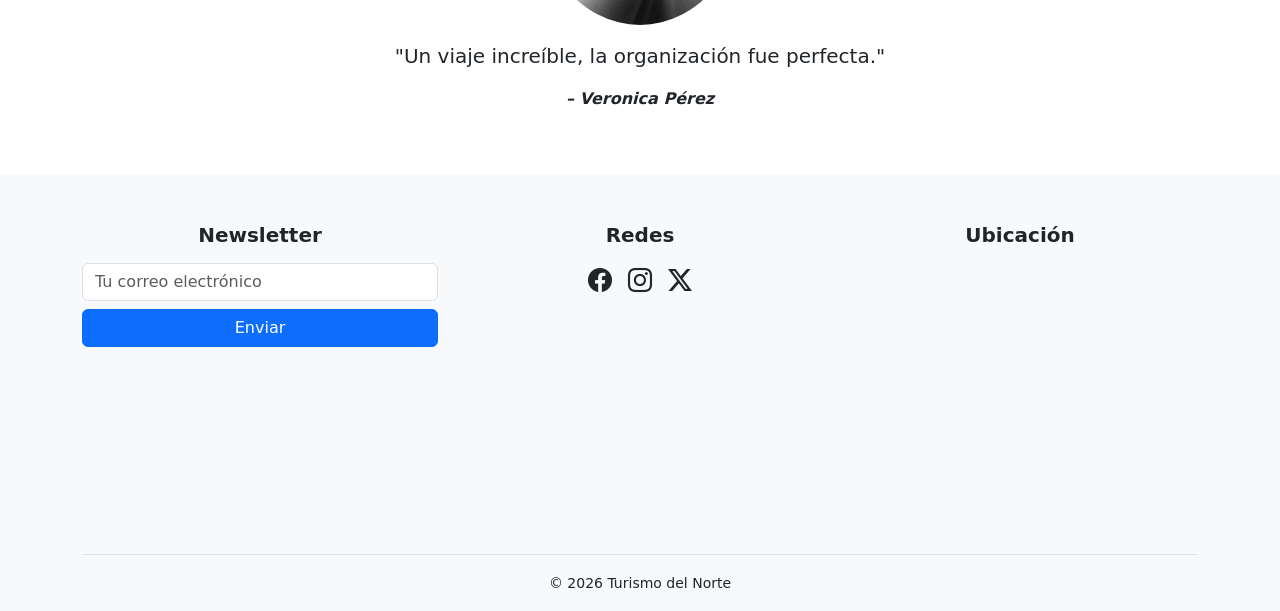
==== commit 663be109: "Add validation, spinner and modal, remove footer extra margin" ====
--- a/index.html
+++ b/index.html
@@ -154,7 +154,7 @@
     <!-- TODO: Add carousel indicators -->
     </section>
 </main>
-<footer class="container-fluid text-body bg-body-tertiary pt-5 mt-5">
+<footer class="container-fluid text-body bg-body-tertiary pt-5">
     <div class="container">
         <div class="row g-4 align-items-start justify-content-center text-center">
             <div class="col-md-4">
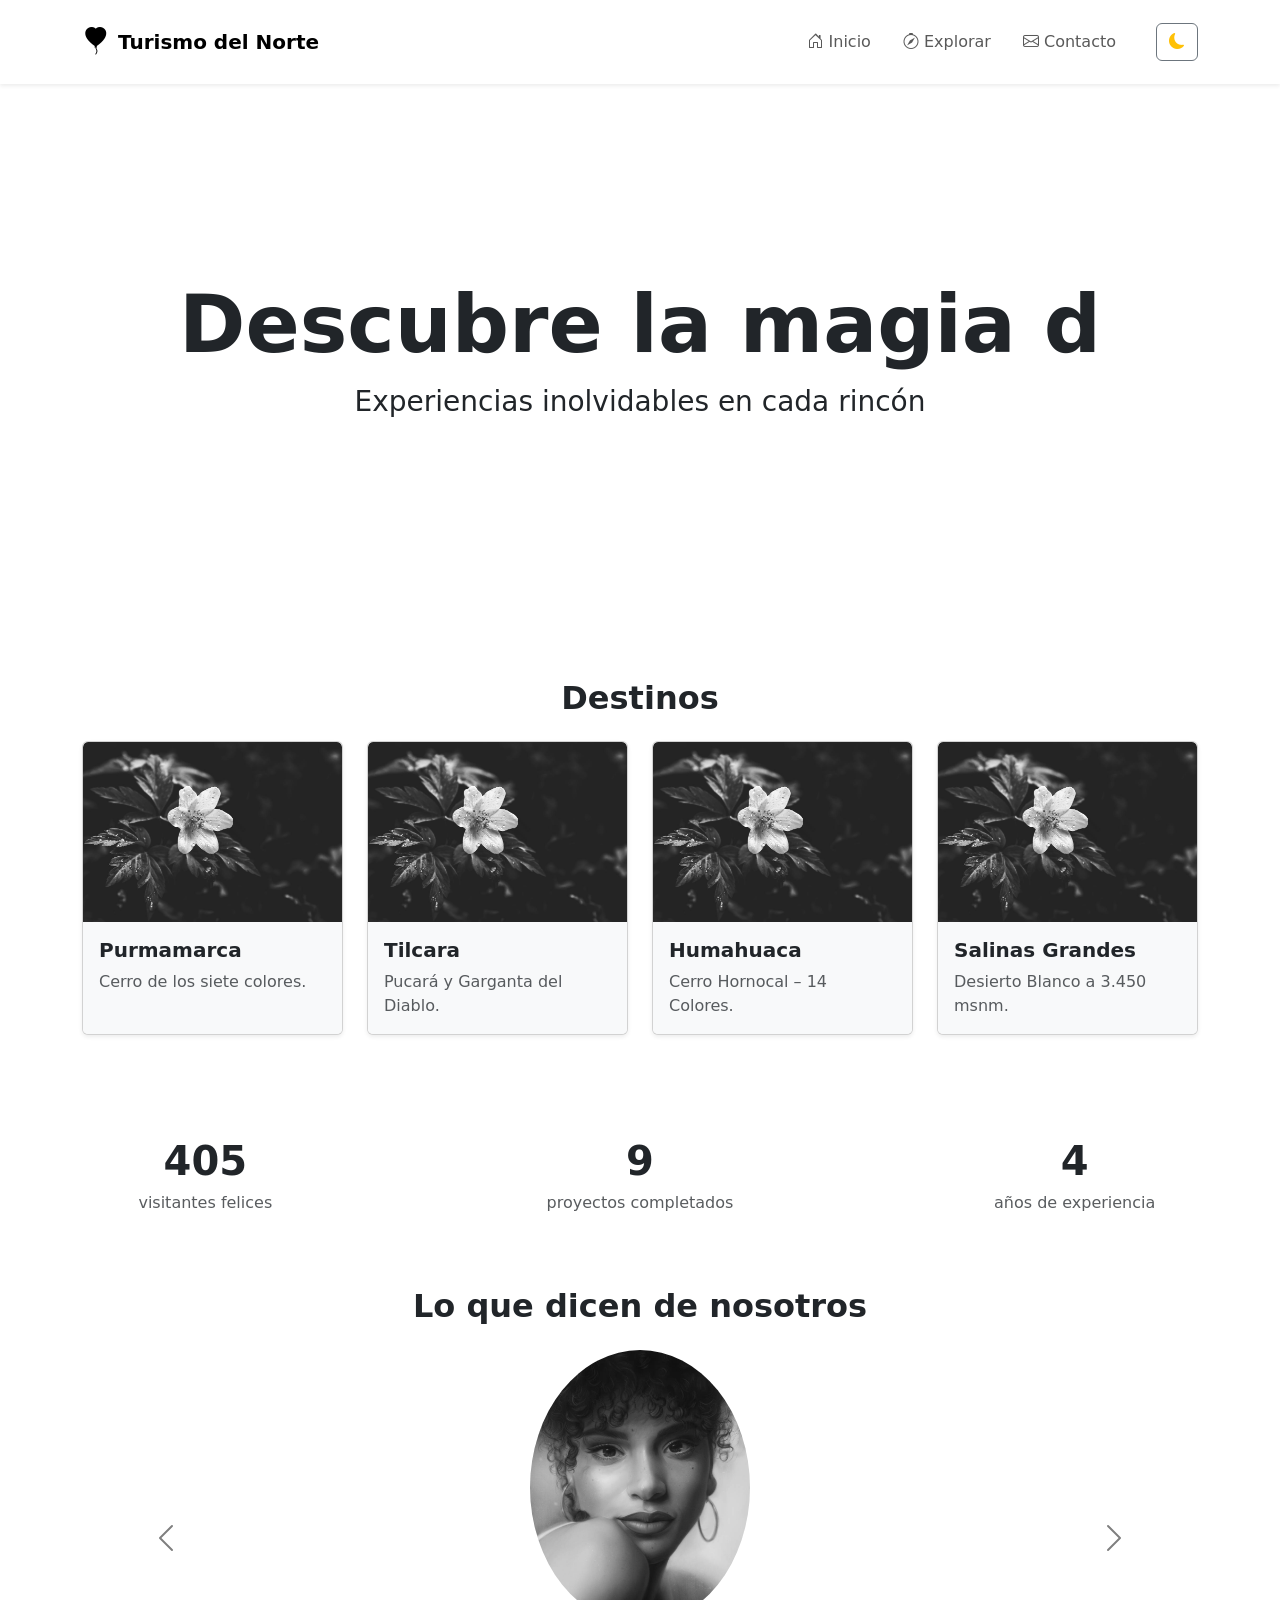
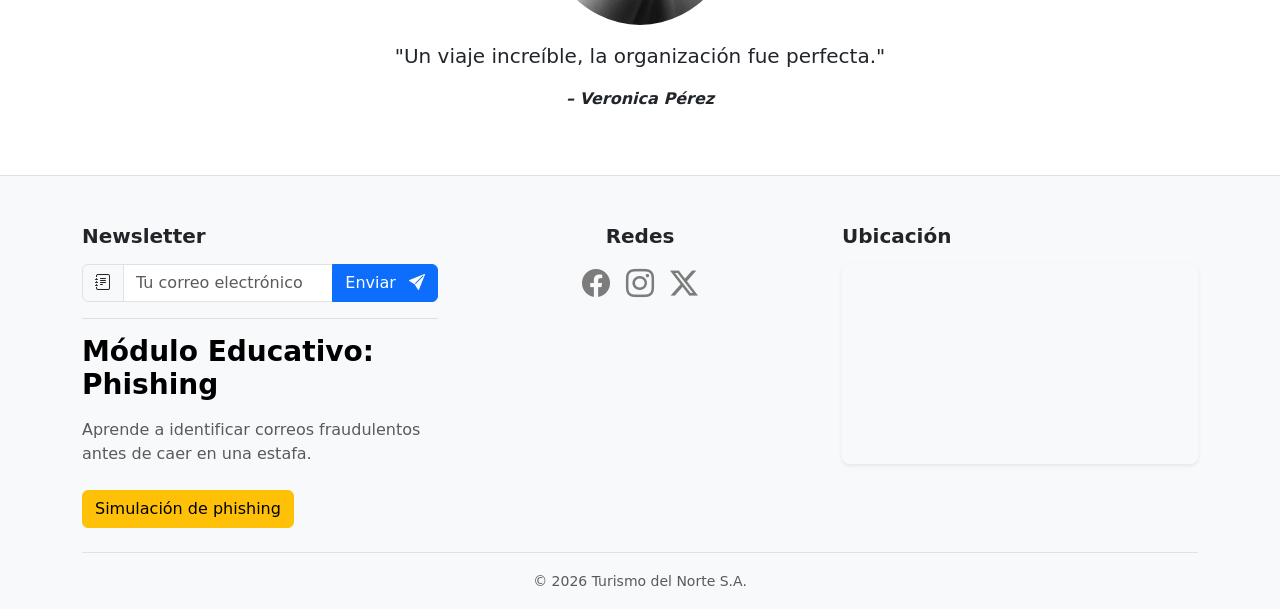
==== commit 03350f1e: "Delete unnecessary files, clean up code, adjust logic on the script and organize block and layout in" ====
--- a/index.html
+++ b/index.html
@@ -3,10 +3,10 @@
 <head>
     <meta charset="UTF-8">
     <meta content="width=device-width, initial-scale=1.0" name="viewport">
-    <title>Bienvenido</title>
+    <title>Turismo del Norte - Bienvenido</title>
     <link href="css/bootstrap-icons.min.css" rel="stylesheet">
     <link href="css/bootstrap.min.css" rel="stylesheet">
-    <link href="css/global.css" rel="stylesheet">
+    <link href="css/main.css" rel="stylesheet">
 </head>
 <body id="page-home">
 <nav class="navbar navbar-expand-lg bg-body text-body shadow-sm py-3 sticky-top">
@@ -45,7 +45,7 @@
                     </a>
                 </li>
                 <li class="nav-item">
-                    <button id="theme-toggle" class="btn btn-dark ms-lg-3">
+                    <button id="theme-toggle" class="btn btn-outline-secondary ms-lg-3">
                         <i class="bi bi-moon-fill" style="color: #ffc107"></i>
                     </button>
                 </li>
@@ -154,33 +154,129 @@
     <!-- TODO: Add carousel indicators -->
     </section>
 </main>
-<footer class="container-fluid text-body bg-body-tertiary pt-5">
+<footer class="container-fluid text-body bg-body-tertiary pt-5 border-top">
     <div class="container">
-        <div class="row g-4 align-items-start justify-content-center text-center">
-            <div class="col-md-4">
-                <h5 class="fw-bold mb-3">Newsletter</h5>
+        <div class="row g-4 align-items-start justify-content-center text-start">
+            <div class="col-md-6 col-lg-4 d-flex flex-column">
                 <form action="#" method="post">
-                    <input type="email" class="form-control mb-2" placeholder="Tu correo electrónico" required>
-                    <button class="btn btn-primary w-100">Enviar</button>
+                    <h5 class="fw-bold mb-3">Newsletter</h5>
+                    <div class="input-group">
+                        <span class="input-group-text"><i class="bi bi-journal-text"></i></span>
+                        <input type="email" class="form-control" placeholder="Tu correo electrónico" required>
+                        <button class="btn btn-primary" type="submit">
+                            Enviar <i class="bi bi-send-fill ms-2"></i>
+                        </button>
+                    </div>
                 </form>
-            </div>
-            <div class="col-md-4">
+                <hr class="text-body-tertiary">
+                <section>
+                    <h3 class="fw-bold text-body-emphasis mb-3">Módulo Educativo: Phishing</h3>
+                    <p class="text-body-secondary mb-4">
+                        Aprende a identificar correos fraudulentos antes de caer en una estafa.
+                    </p>
+                    <button type="button"
+                            class="btn btn-warning"
+                            data-bs-toggle="modal"
+                            data-bs-target="#phishingModal">
+                        Simulación de phishing
+                    </button>
+                </section>
+                <div class="modal fade" id="phishingModal" tabindex="-1" aria-labelledby="phishingModalLabel" aria-hidden="true">
+                    <div class="modal-dialog modal-lg modal-dialog-centered">
+                        <div class="modal-content">
+                            <div class="modal-header">
+                                <h5 class="modal-title" id="phishingModalLabel">Simulación de phishing</h5>
+                                <button type="button" class="btn-close" data-bs-dismiss="modal" aria-label="Cerrar"></button>
+                            </div>
+                            <div class="modal-body">
+                                <div class="alert alert-danger mb-3">
+                                    <i class="bi bi-exclamation-triangle-fill fs-4"></i>
+                                    <div>
+                                        <strong class="text-uppercase">Advertencia:</strong> Esta es una simulación educativa. No hagas clic en enlaces sospechosos ni compartas información personal en correos como este.
+                                    </div>
+                                </div>
+                                <div class="mb-4">
+                                    <h6 class="fw-bold">Ejemplo de correo sospechoso</h6>
+                                    <div class="border rounded p-3 bg-body-secondary small">
+                                        <p><strong>De:</strong> soporte-banco@seguridad-bancaria.com</p>
+                                        <p><strong>Asunto:</strong> URGENTE: Verifica tu cuenta ahora</p>
+                                        <p>
+                                            Estimado usuario, hemos detectado actividad inusual en su cuenta.
+                                            Para evitar el bloqueo, haga clic en el siguiente enlace e ingrese sus datos:
+                                        </p>
+                                        <p>
+                                            <a href="#"
+                                               class="text-danger text-decoration-underline"
+                                               data-bs-toggle="tooltip"
+                                               data-bs-placement="top"
+                                               title="Dominio sospechoso: demasiado largo, incluye palabras engañosas y no coincide con el banco real.">
+                                                https://banco-seguro.com.verifica-tu-cuenta.com
+                                            </a>
+                                        </p>
+                                        <p>Si no lo hace en las próximas 2 horas, su cuenta será suspendida.</p>
+                                    </div>
+                                </div>
+                                <div class="mb-3">
+                                    <h6 class="fw-bold">¿Qué señales de fraude ves en este correo?</h6>
+                                    <p class="text-body-secondary small mb-2">
+                                        Marca todas las opciones que consideres sospechosas:
+                                    </p>
+                                    <form id="phishing-quiz">
+                                        <div class="form-check">
+                                            <input class="form-check-input phishing-option" type="checkbox" value="email" id="opt-email">
+                                            <label class="form-check-label" for="opt-email">
+                                                Dirección de correo extraña (soporte-banco@seguridad-bancaria.com)
+                                            </label>
+                                        </div>
+                                        <div class="form-check">
+                                            <input class="form-check-input phishing-option" type="checkbox" value="link" id="opt-link">
+                                            <label class="form-check-label" for="opt-link">
+                                                Enlace sospechoso con dominio raro (banco-seguro.com.verifica-tu-cuenta.com)
+                                            </label>
+                                        </div>
+                                        <div class="form-check">
+                                            <input class="form-check-input phishing-option" type="checkbox" value="urgencia" id="opt-urgencia">
+                                            <label class="form-check-label" for="opt-urgencia">
+                                                Mensaje con urgencia y amenaza de bloqueo
+                                            </label>
+                                        </div>
+                                        <div class="form-check">
+                                            <input class="form-check-input phishing-option" type="checkbox" value="ninguna" id="opt-ninguna">
+                                            <label class="form-check-label" for="opt-ninguna">
+                                                No veo nada raro, parece un correo legítimo
+                                            </label>
+                                        </div>
+                                    </form>
+                                </div>
+                                <div id="phishing-feedback" class="mt-3"></div>
+                            </div>
+                            <div class="modal-footer">
+                                <button type="button" id="phishing-check" class="btn btn-primary">
+                                    Comprobar respuestas
+                                </button>
+                                <button type="button" class="btn btn-secondary" data-bs-dismiss="modal">Cerrar</button>
+                            </div>
+                        </div>
+                    </div>
+                </div>
+            </div>
+            <div class="col-md-6 col-lg-4 text-md-center">
                 <h5 class="fw-bold mb-3">Redes</h5>
-                <div class="d-flex justify-content-center gap-3 fs-4">
-                    <a href="#" class="text-body" aria-disabled="true"><i class="bi bi-facebook"></i></a>
-                    <a href="#" class="text-body" aria-disabled="true"><i class="bi bi-instagram"></i></a>
-                    <a href="#" class="text-body" aria-disabled="true"><i class="bi bi-twitter-x"></i></a>
-                </div>
-            </div>
-            <div class="col-md-4">
+                <div class="d-flex justify-content-md-center gap-3 fs-3">
+                    <a href="#" class="link-body-emphasis link-opacity-50 link-opacity-100-hover" aria-disabled="true"><i class="bi bi-facebook"></i></a>
+                    <a href="#" class="link-body-emphasis link-opacity-50 link-opacity-100-hover" aria-disabled="true"><i class="bi bi-instagram"></i></a>
+                    <a href="#" class="link-body-emphasis link-opacity-50 link-opacity-100-hover" aria-disabled="true"><i class="bi bi-twitter-x"></i></a>
+                </div>
+            </div>
+            <div class="col-md-12 col-lg-4">
                 <h5 class="fw-bold mb-3">Ubicación</h5>
-                <div class="ratio ratio-4x3 rounded overflow-hidden">
+                <div class="ratio ratio-16x9 rounded-3 shadow-sm overflow-hidden">
                     <iframe src="https://www.google.com/maps/embed?pb=!1m18!1m12!1m3!1d3639.5108038706435!2d-65.2929982!3d-24.1888835!2m3!1f0!2f0!3f0!3m2!1i1024!2i768!4f13.1!3m3!1m2!1s0x941b0f5bca584281%3A0xb1d519d50cac526d!2sFaculty%20of%20Engineering%20National%20University%20Jujuy!5e0!3m2!1sen!2sar!4v1776990390729!5m2!1sen!2sar" width="600" height="450" style="border:0;" allowfullscreen="" loading="lazy" referrerpolicy="no-referrer-when-downgrade"></iframe>
                 </div>
             </div>
         </div>
-        <div class="text-center py-3 mt-4 border-top">
-            <small>&copy; 2026 Turismo del Norte</small>
+        <div class="text-center py-3 mt-4 border-top text-body-secondary">
+            <span class="small">&copy; 2026 Turismo del Norte S.A.</span>
         </div>
     </div>
 </footer>
--- a/css/main.css
+++ b/css/main.css
@@ -0,0 +1,237 @@
+/* TODO: Implement custom colors. */
+/*:root {*/
+/*    --bs-body-bg: #FDFCF8;          !* Color de fondo principal del documento. *!*/
+/*    --bs-body-color: #141414;       !* Color de texto principal. *!*/
+
+/*    --bs-secondary-bg: #F2F0E9;     !* Color de fondo secundario. *!*/
+/*    --bs-secondary-color: #666666;  !* Color de texto secundario. *!*/
+
+/*    --bs-tertiary-bg: #F8F4EC;      !* Color de fondo terciario. *!*/
+/*    --bs-tertiary-color: #8A8A8A;   !* Color de texto terciario. *!*/
+
+/*    --bs-primary: #C5A021;*/
+/*    --custom-primary-hover: #9B7D1A;*/
+
+/*}*/
+
+/*html[data-bs-theme="dark"] {*/
+/*    --bs-body-bg: #121212;*/
+/*    --bs-body-color: #F5F5F5;*/
+
+/*    --bs-secondary-bg: #1E1E1E;*/
+/*    --bs-secondary-color: #B0B0B0;*/
+
+/*    --bs-tertiary-bg: #1A1A1A;*/
+/*    --bs-tertiary-color: #999999;*/
+
+/*    --bs-primary: #D4AF37;*/
+/*    --custom-primary-hover: #B8962F;*/
+/*}*/
+
+/* Page 1: Home */
+.card-rotate {
+    transform: rotate(-5deg);
+    transition: transform .3s ease;
+}
+
+.nav-underline > .underline {
+    height: 2px;
+    width: 0;
+    background-color: currentColor;
+    transition: width .3s ease;
+}
+
+.nav-underline:hover > .underline {
+    width: 100%;
+}
+
+/* Page 2: Destinations */
+.filter-tilt {
+    transform: rotate(5deg);
+    transition: transform .25s ease;
+}
+
+.card {
+    overflow: hidden;
+}
+
+.card img.card-img {
+    transition: transform 0.25s ease;
+}
+
+.card:hover img.card-img {
+    transform: scale(1.05);
+}
+
+.card .card-img-overlay {
+    display: flex;
+    flex-direction: column;
+    justify-content: flex-end;
+    padding: 1.5rem;
+
+    background-color: rgba(var(--bs-body-bg-rgb), 0.35); /* capa translúcida */
+    backdrop-filter: blur(12px) saturate(160%);
+    -webkit-backdrop-filter: blur(12px) saturate(160%);
+
+    color: var(--bs-body-color);
+
+    transform: translateY(100%);
+    transition:
+            transform .5s cubic-bezier(0.4, 0, 0.2, 1),
+            background-color .3s ease,
+            backdrop-filter .3s ease;
+}
+
+.card:hover .card-img-overlay {
+    transform: translateY(0);
+
+    background-color: rgba(var(--bs-body-bg-rgb), 0.55);
+    backdrop-filter: blur(14px) saturate(180%);
+}
+
+@media (max-width: 576px) {
+    table thead {
+        display: none;
+    }
+
+    table tbody tr {
+        display: block;
+        margin-bottom: 1rem;
+        border: 1px solid var(--bs-border-color);
+        border-radius: .5rem;
+        padding: .75rem;
+        background-color: var(--bs-body-bg);
+    }
+
+    table tbody td {
+        display: flex;
+        justify-content: space-between;
+        padding: .5rem 0;
+        border: none;
+        border-bottom: 1px solid var(--bs-border-color);
+    }
+
+    table tbody td:last-child {
+        border-bottom: none;
+    }
+
+    table tbody td::before {
+        content: attr(data-label);
+        font-weight: 600;
+        color: var(--bs-body-color);
+    }
+}
+
+/* Page 3: Agencies */
+.card-scale {
+    transform: scale(1.05);
+    transition: transform .3s ease;
+}
+
+.card-img-top {
+    height: 180px;
+    object-fit: cover;
+}
+
+.flip-lower {
+    min-height: 300px;
+    perspective: 1000px;
+    transform-style: preserve-3d;
+}
+
+.flip-face {
+    backface-visibility: hidden;
+    transition: transform 0.6s cubic-bezier(0.4, 0, 0.2, 1);
+}
+
+.flip-front {
+    transform: rotateY(0deg);
+}
+
+.flip-back {
+    transform: rotateY(180deg);
+}
+
+.flip-lower.flipped .flip-front {
+    transform: rotateY(-180deg);
+}
+
+.flip-lower.flipped .flip-back {
+    transform: rotateY(0deg);
+}
+
+.flip-indicator {
+    cursor: pointer;
+}
+
+.flip-indicator__icon {
+    transition: transform .4s cubic-bezier(0.4, 0, 0.2, 1), color .3s ease;
+}
+
+.flip-indicator__icon.rotate {
+    transform: rotate(180deg);
+}
+
+/* Rating */
+.star {
+    cursor: pointer;
+    color: #ccc;
+    transition: color 0.2s;
+}
+
+.star.active, .star:hover {
+    color: #ffc107;
+}
+/* Page 4: Contact Form */
+.modal.fade .modal-dialog {
+    transform: translateY(-20px);
+    transition: transform .3s ease-out;
+}
+
+.modal.show .modal-dialog {
+    transform: translateY(0);
+}
+
+.invalid-feedback {
+    animation: fadeIn .3s ease;
+}
+
+@keyframes fadeIn {
+    from { opacity: 0; transform: translateY(-3px); }
+    to { opacity: 1; transform: translateY(0); }
+}
+
+/* Page 5: Pricing */
+.tooltip-trigger {
+    transition: color .2s ease, transform .2s ease;
+}
+
+.tooltip-trigger:hover,
+.tooltip-trigger:focus,
+.tooltip-trigger:active {
+    color: var(--bs-primary);
+    transform: scale(1.15);
+}
+
+/* Page 6: Travel Blog */
+.article-reveal {
+    opacity: 0;
+    transform: translateY(30px);
+    transition: opacity .7s ease, transform .7s cubic-bezier(.25, .1, .25, 1);
+}
+
+.article-reveal.show-article {
+    opacity: 1;
+    transform: translateY(0);
+}
+
+.comment-reveal {
+    opacity: 0;
+    transform: translateY(20px);
+    transition: opacity .6s ease, transform .6s cubic-bezier(.25, .1, .25, 1);
+}
+
+.comment-reveal.show-comment {
+    opacity: 1;
+    transform: translateY(0);
+}
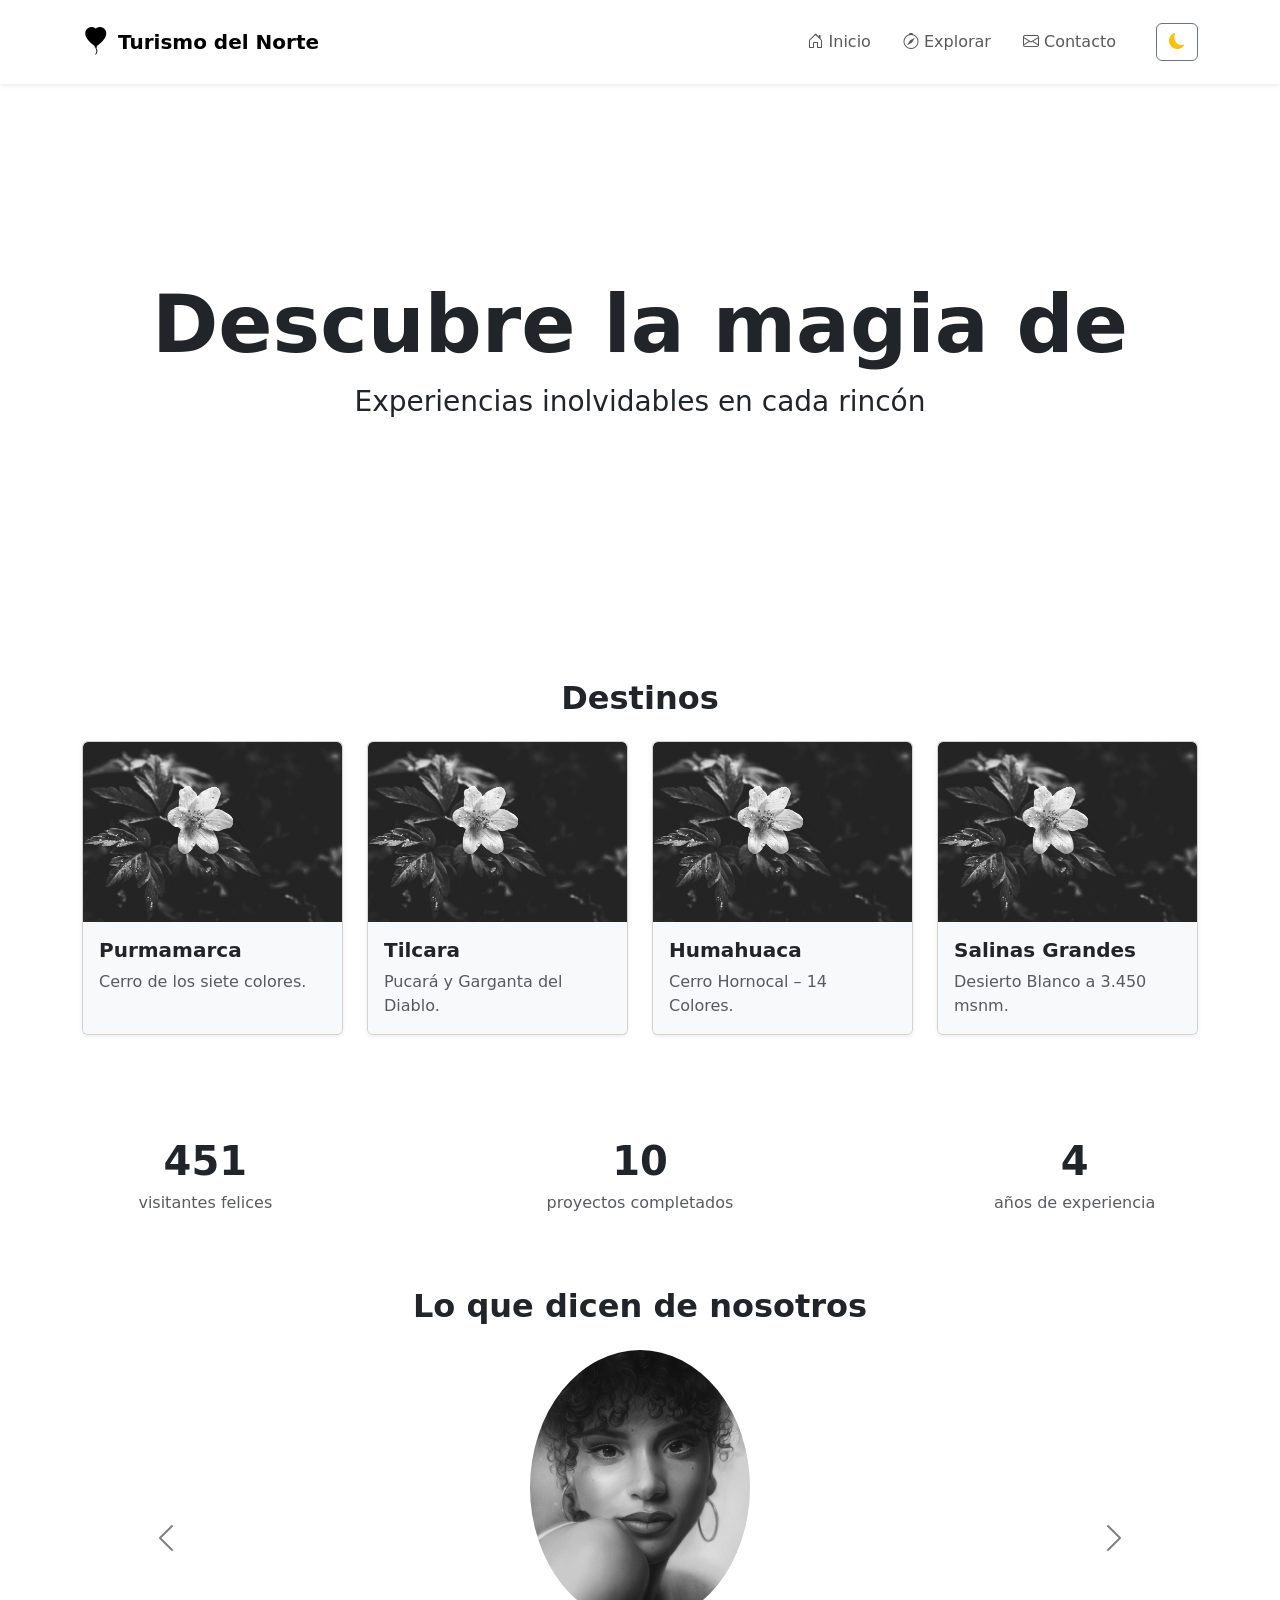
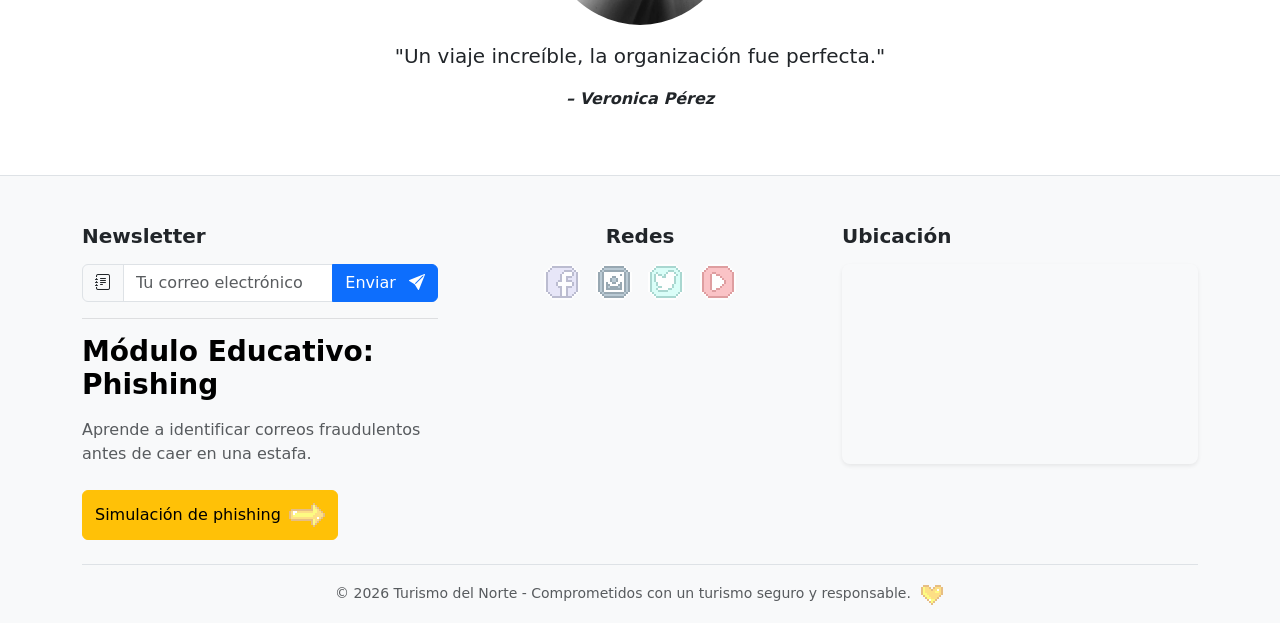
==== commit 9ec10ba7: "Add sprite to social media, comments and phishing button including animations" ====
--- a/index.html
+++ b/index.html
@@ -175,10 +175,11 @@
                         Aprende a identificar correos fraudulentos antes de caer en una estafa.
                     </p>
                     <button type="button"
-                            class="btn btn-warning"
+                            class="btn btn-warning d-flex align-items-center gap-2 common-button"
                             data-bs-toggle="modal"
                             data-bs-target="#phishingModal">
                         Simulación de phishing
+                        <span class="common-sprite d-inline-block"></span>
                     </button>
                 </section>
                 <div class="modal fade" id="phishingModal" tabindex="-1" aria-labelledby="phishingModalLabel" aria-hidden="true">
@@ -263,9 +264,10 @@
             <div class="col-md-6 col-lg-4 text-md-center">
                 <h5 class="fw-bold mb-3">Redes</h5>
                 <div class="d-flex justify-content-md-center gap-3 fs-3">
-                    <a href="#" class="link-body-emphasis link-opacity-50 link-opacity-100-hover" aria-disabled="true"><i class="bi bi-facebook"></i></a>
-                    <a href="#" class="link-body-emphasis link-opacity-50 link-opacity-100-hover" aria-disabled="true"><i class="bi bi-instagram"></i></a>
-                    <a href="#" class="link-body-emphasis link-opacity-50 link-opacity-100-hover" aria-disabled="true"><i class="bi bi-twitter-x"></i></a>
+                    <a href="#" class="social-media-sprite social-media-sprite__facebook" aria-disabled="true"></a>
+                    <a href="#" class="social-media-sprite social-media-sprite__instagram" aria-disabled="true"></a>
+                    <a href="#" class="social-media-sprite social-media-sprite__twitter-x" aria-disabled="true"></a>
+                    <a href="#" class="social-media-sprite social-media-sprite__youtube" aria-disabled="true"></a>
                 </div>
             </div>
             <div class="col-md-12 col-lg-4">
@@ -275,8 +277,9 @@
                 </div>
             </div>
         </div>
-        <div class="text-center py-3 mt-4 border-top text-body-secondary">
-            <span class="small">&copy; 2026 Turismo del Norte S.A.</span>
+        <div class="d-flex flex-column flex-lg-row align-items-center justify-content-center gap-2 text-center py-3 mt-4 border-top text-body-secondary">
+            <span class="small">&copy; 2026 Turismo del Norte - Comprometidos con un turismo seguro y responsable.</span>
+            <span class="d-inline-block important-sprite"></span>
         </div>
     </div>
 </footer>
--- a/css/main.css
+++ b/css/main.css
@@ -235,3 +235,88 @@
     opacity: 1;
     transform: translateY(0);
 }
+
+/* Sprites */
+.social-media-sprite {
+    --sprite-size: 36px;
+    background-image: url("../assets/img/social_media_sprite.png");
+    background-repeat: no-repeat;
+    display: inline-block;
+    width: var(--sprite-size);
+    height: var(--sprite-size);
+    opacity: 0.8;
+    transition: transform .3s ease, opacity .3s ease;
+}
+
+.social-media-sprite:hover {
+    transform: scale(1.25);
+    opacity: 1;
+}
+
+.social-media-sprite__facebook {
+    background-position: 0 0;
+}
+
+.social-media-sprite__instagram {
+    background-position: -36px 0;
+}
+
+.social-media-sprite__twitter-x {
+    background-position: -72px 0;
+}
+
+.social-media-sprite__youtube {
+    background-position: -108px 0;
+}
+
+.important-sprite {
+    --size: 26px;
+    --frame: 3;
+    width: var(--size);
+    height: var(--size);
+    background-image: url("../assets/img/important_button_sprite.png");
+    background-repeat: no-repeat;
+    animation: play 1s steps(var(--frame)) infinite;
+}
+
+.common-sprite {
+    --size: 36px;
+    --frame: 3;
+    width: var(--size);
+    height: var(--size);
+    background-image: url("../assets/img/common_button_sprite.png");
+    background-repeat: no-repeat;
+    animation: play 1s steps(var(--frame)) infinite;
+    transition: transform .4s ease;
+}
+
+.common-button:hover .common-sprite {
+    transform: rotate(-180deg);
+}
+
+@keyframes play {
+    from { background-position: 0 0; }
+    to { background-position: calc(var(--frame) * var(--size) * -1) 0; }
+}
+
+.comment-face-sprite {
+    background-image: url("../assets/img/comment_face_sprite.png");
+    background-repeat: no-repeat;
+    display: inline-block;
+    width: 38px;
+    height: 31px;
+    /*opacity: 0.8;*/
+    /*transition: transform .3s ease, opacity .3s ease;*/
+}
+
+.comment-face-sprite__01 {
+    background-position: 0 0;
+}
+
+.comment-face-sprite__02 {
+    background-position: -38px 0;
+}
+
+.comment-face-sprite__03 {
+    background-position: -76px 0;
+}
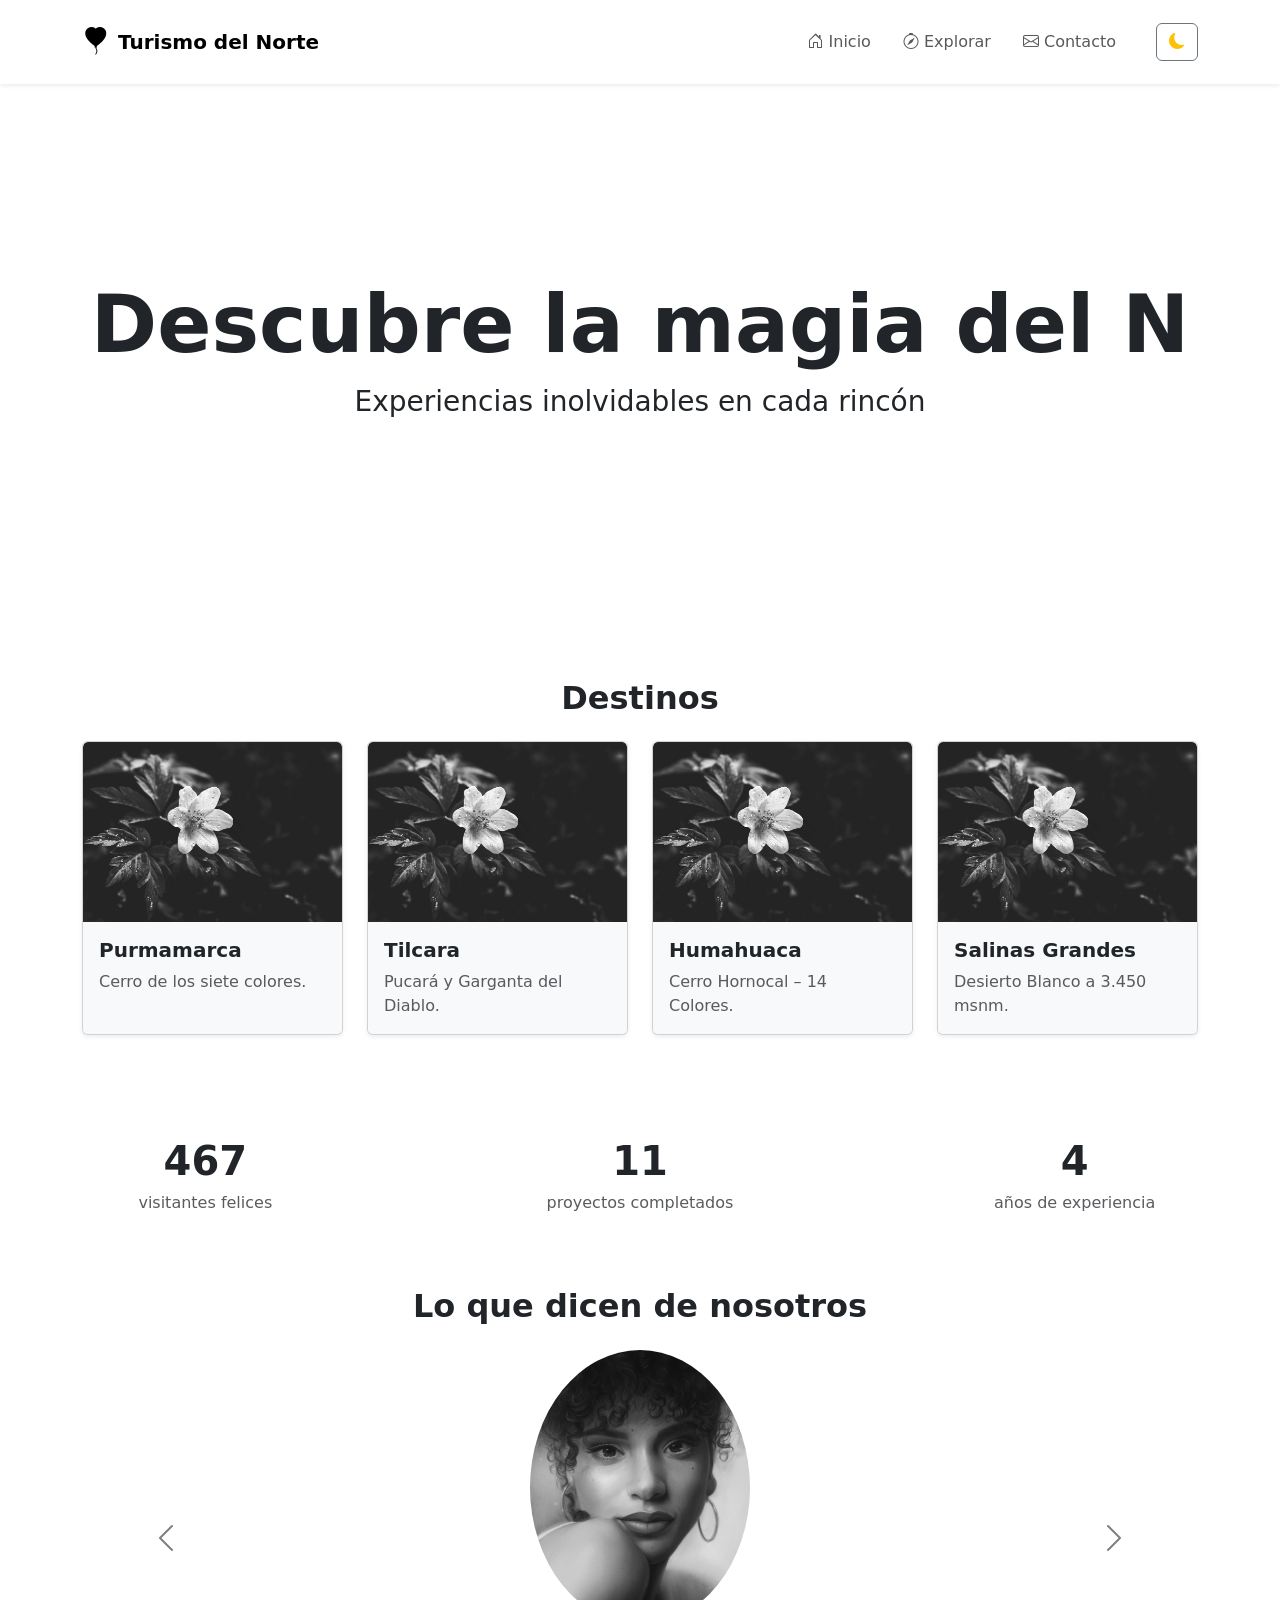
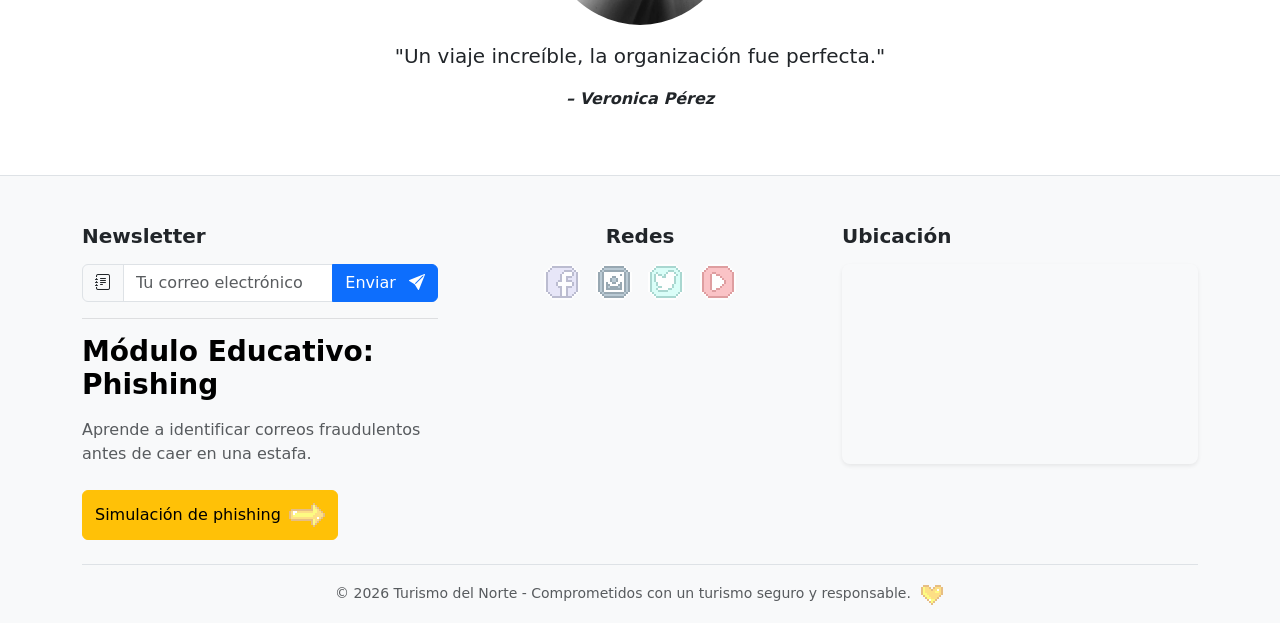
==== commit e4a96534: "Add input sanitization" ====
--- a/index.html
+++ b/index.html
@@ -158,16 +158,37 @@
     <div class="container">
         <div class="row g-4 align-items-start justify-content-center text-start">
             <div class="col-md-6 col-lg-4 d-flex flex-column">
-                <form action="#" method="post">
+                <form action="#" method="post" id="newsletter-form" novalidate>
                     <h5 class="fw-bold mb-3">Newsletter</h5>
                     <div class="input-group">
                         <span class="input-group-text"><i class="bi bi-journal-text"></i></span>
-                        <input type="email" class="form-control" placeholder="Tu correo electrónico" required>
+                        <input type="email"
+                               class="form-control"
+                               id="newsletter-email"
+                               placeholder="Tu correo electrónico"
+                               required>
                         <button class="btn btn-primary" type="submit">
                             Enviar <i class="bi bi-send-fill ms-2"></i>
                         </button>
                     </div>
                 </form>
+                <div class="modal fade" id="newsletterModal" tabindex="-1" aria-hidden="true">
+                    <div class="modal-dialog modal-dialog-centered">
+                        <div class="modal-content">
+                            <div class="modal-header bg-body-tertiary text-body-emphasis">
+                                <h5 class="modal-title">¡Suscripción exitosa!</h5>
+                                <button type="button" class="btn-close" data-bs-dismiss="modal"></button>
+                            </div>
+                            <div class="modal-body">
+                                Gracias por suscribirte a nuestro newsletter.
+                                Pronto recibirás novedades y promociones exclusivas.
+                            </div>
+                            <div class="modal-footer">
+                                <button class="btn btn-primary" data-bs-dismiss="modal">Aceptar</button>
+                            </div>
+                        </div>
+                    </div>
+                </div>
                 <hr class="text-body-tertiary">
                 <section>
                     <h3 class="fw-bold text-body-emphasis mb-3">Módulo Educativo: Phishing</h3>
